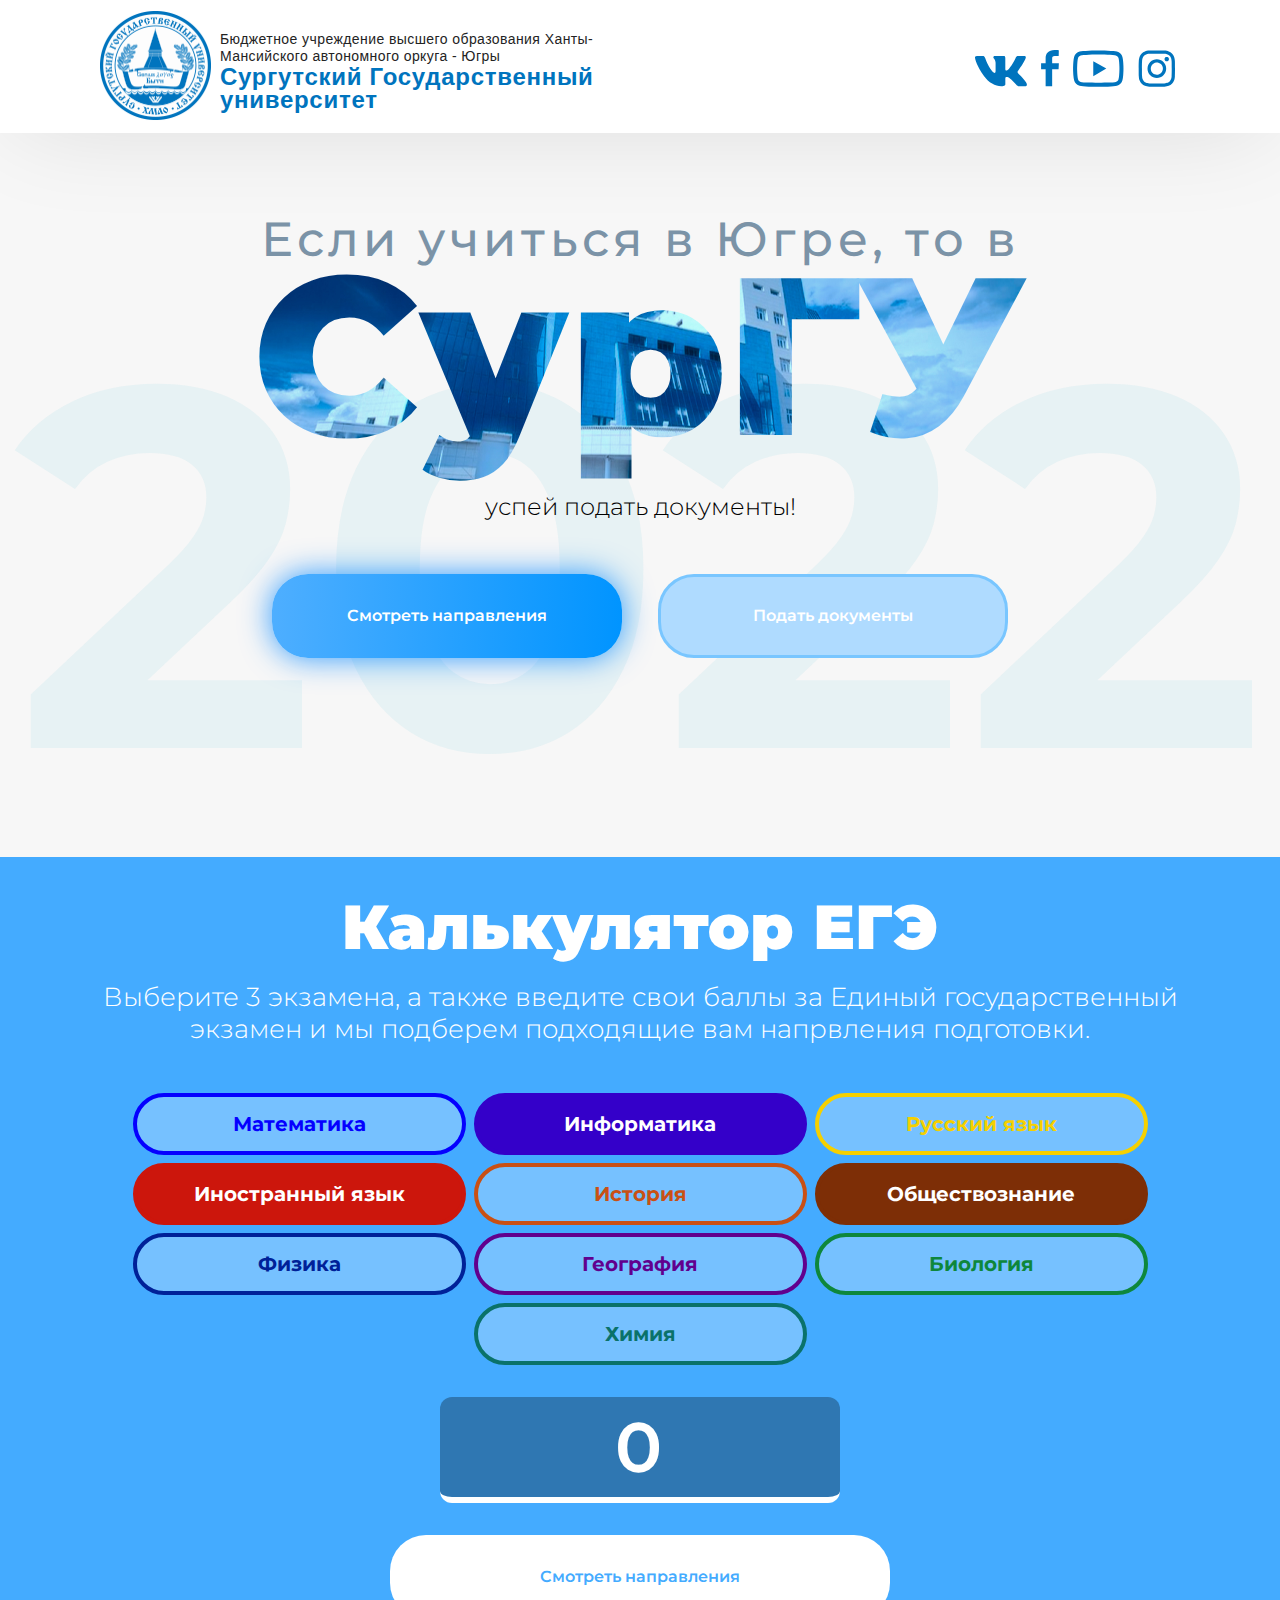
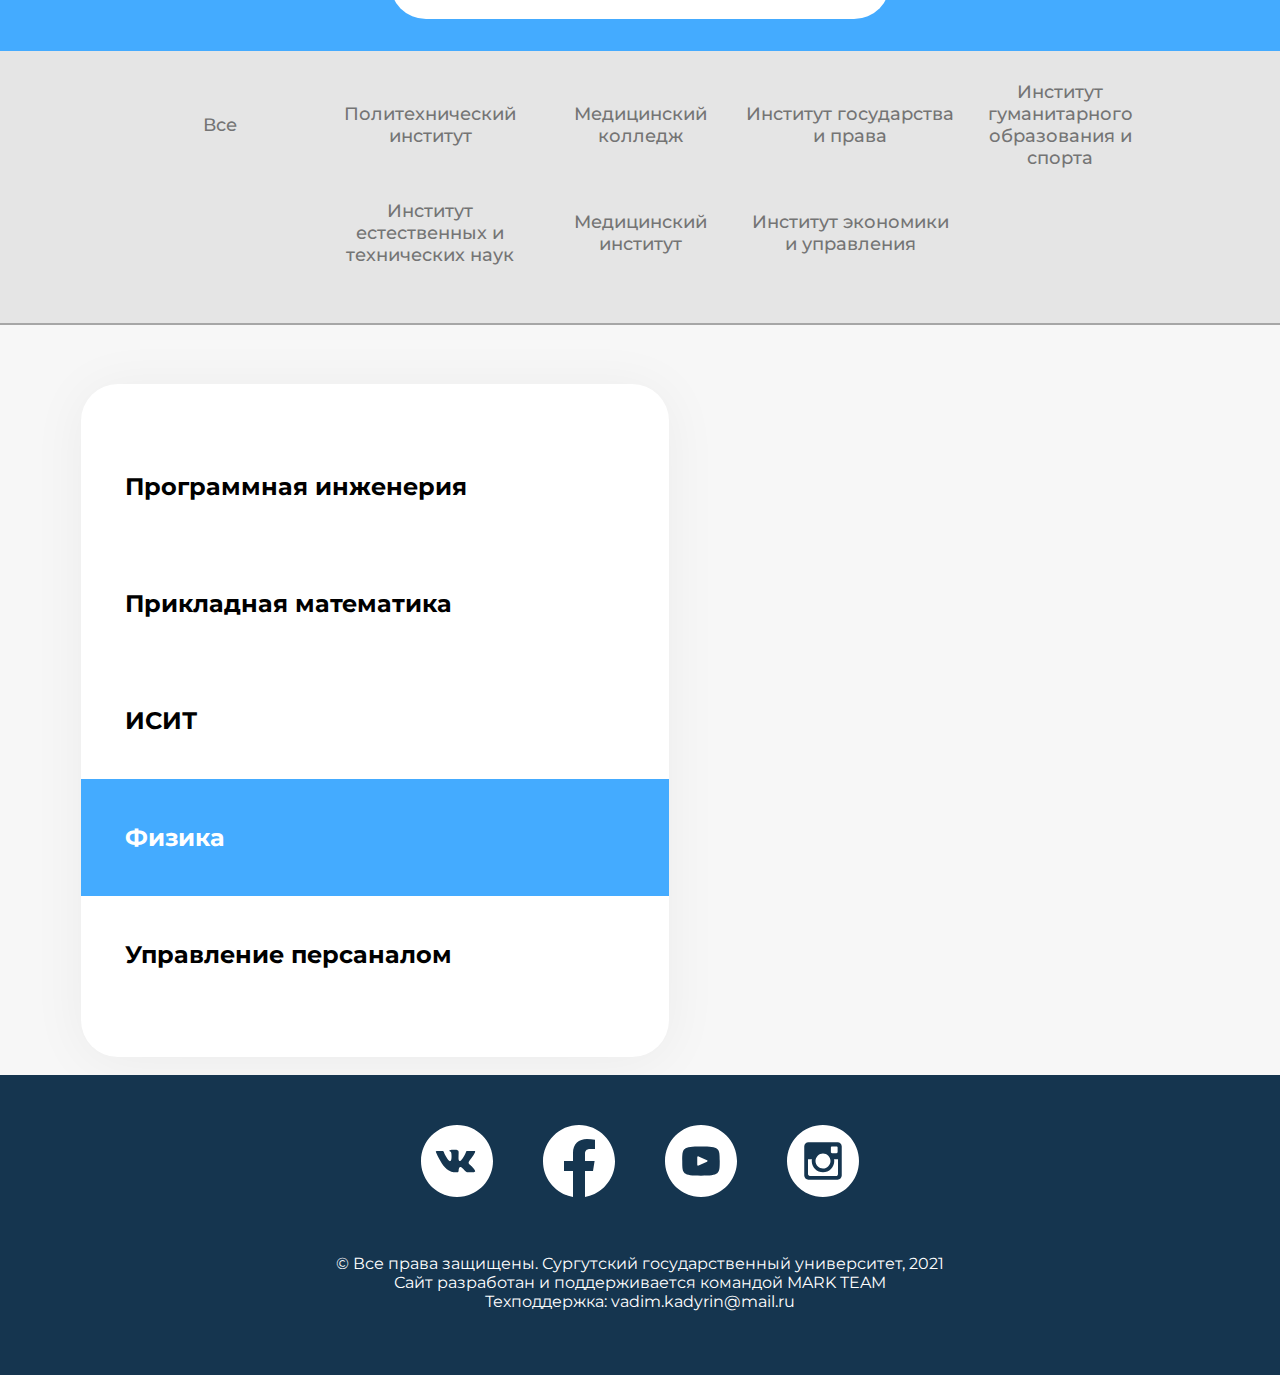
==== index.html @ 75be907d "Добавление Боковое меню для выбора напрвления" ====
<!doctype html>
    <html lang="en">
    <head>
        <!--meta http-equiv="refresh" content="1"-->
        <meta charset="UTF-8">
        <meta name="viewport"
              content="width=device-width, initial-scale=1.0, maximum-scale=1.0">
        <meta http-equiv="X-UA-Compatible" content="ie=edge">

        <!--Стили-->
        <link rel="stylesheet" href="css/main.css">
        <link rel="stylesheet" href="css/basement.css">
        <!--Шрифты-->
        <link rel="preconnect" href="https://fonts.googleapis.com">
        <link rel="preconnect" href="https://fonts.gstatic.com" crossorigin>
        <link href="https://fonts.googleapis.com/css2?family=Montserrat:wght@300;400;500;600;700;800;900&display=swap" rel="stylesheet">
        <title>Калькулятор ЕГЭ</title>
    </head>
    <body>
        <header class="s__header">
            <div class="container">
                <div id="logoSurgu"> <img src="images/logoSurgu.svg">
                    <div id="text-header-one">Бюджетное учреждение высшего образования Ханты-Мансийского автономного оркуга - Югры</div>
                    <div id="text-header-two"> Сургутский Государственный университет</div>
                </div>

                <ul class="mediaBar">
                    <a href="https://vk.com/surgu" target="_blank"><li id="vk"><img src="images/logoTopVk.svg"></li></a>
                    <a href="https://www.facebook.com/surgu.university/" target="_blank"><li id="facebook"><img src="images/logoTopFacebook.svg"></li></a>
                    <a href="https://www.youtube.com/user/SurgutUniversity" target="_blank"><li id="youtube"><img src="images/logoTopYoutube.svg"></li></a>
                    <a href="https://instagram.com/surgu/" target="_blank"><li id="instagram"><img src="images/logoTopInstagram.svg"></li></a>
                </ul>
            </div>
        </header>
        <section class="s__main">
            <div class="main">
                <div class="main__bg">
                    2022
                </div>
                <div class="main__container">
                    <div class="main__logo">
                        <div class="main__logo__text__top">
                            Если учиться в Югре, то в
                        </div>
                        <div class="main__logo__text__main">
                            СурГУ
                        </div>
                        <div class="main__logo__text__bottom">
                            успей подать документы!
                        </div>
                    </div>
                    <div class="main__buttons">
                        <button class="btn">Смотреть направления</button>
                        <a class="btn secondary" href="https://apply.surgu.ru/user/sign-in/login">Подать документы</a>
                    </div>
                </div>
            </div>
        </section>
        <section class="s__ege">
            <div class="ege__container">
                <div class="ege__text">
                    <h1>Калькулятор ЕГЭ</h1>
                    <p>Выберите 3 экзамена, а также введите свои баллы за Единый государственный экзамен 
                        и мы подберем подходящие вам напрвления подготовки.</p>
                </div>
                <div class="ege__filters">
                    <div class="ege__filter" id="fmath">Математика</div>
                    <div class="ege__filter activated" id="fit">Информатика</div>
                    <div class="ege__filter" id="frus">Русский язык</div>
                    <div class="ege__filter activated" id="finyaz">Иностранный язык</div>
                    <div class="ege__filter" id="fhistory">История</div>
                    <div class="ege__filter activated" id="fobshestvo">Обществознание</div>
                    <div class="ege__filter" id="fphys">Физика</div>
                    <div class="ege__filter" id="fgeo">География</div>
                    <div class="ege__filter" id="fbio">Биология</div>
                    <div class="ege__filter" id="fchem">Химия</div>
                </div>
                <div class="ege__input">
                    <input id="ege__input" type="number" value="0" min="0" max="300">
                    <button class="btn ege" id="ege__btn">Смотреть направления</button>
                </div>
            </div>
        </section>
        <section class="s__courses">
            <div class="courses__container">
                <div class="courses__panel">
                    <div class="institute" id="iall">Все</div>
                    <div class="institute" id="ipi">Политехнический институт</div>
                    <div class="institute" id="imedcol">Медицинский колледж</div>
                    <div class="institute" id="ipravo">Институт государства и права</div>
                    <div class="institute" id="igum">Институт гуманитарного образования и спорта</div>
                    <div class="institute" id="iest">Институт естественных и технических наук</div>
                    <div class="institute" id="imed">Медицинский институт</div>
                    <div class="institute" id="ieconom">Институт экономики и управления</div>
                </div>
                <div class="courses__main">

                </div>

                <section class="s__side__menu">
                    <div class="side__menu__container">
                        <div class="side__menu__directions">
                            <div class="directions" id="dsofteng">Программная инженерия</div>
                            <div class="directions" id="dappmath">Прикладная математика</div>
                            <div class="directions" id="dISIT">ИСИТ</div>
                            <div class="directions activated" id="dphysics">Физика</div>
                            <div class="directions" id="dpersonmanag">Управление персаналом</div>
                        </div>
                    </div>
                </section>



            </div>
        </section>



        <footer>
            <div class="basement">
                <ul class="mediaBottomBar">
                    <li><a href="https://vk.com/surgu" target="_blank">
                        <img class="mediaIco" src="images/logoBottomVk.svg" >
                    </a></li>
                    <li><a href="https://www.facebook.com/surgu.university/" target="_blank">
                        <img class="mediaIco" src="images/logoBottomFacebook.svg">
                    </a></li>
                    <li><a href="https://www.youtube.com/user/SurgutUniversity" target="_blank">
                        <img class="mediaIco" src="images/logoBottomYoutube.svg">
                    </a></li>
                    <li><a href="https://instagram.com/surgu/" target="_blank">
                        <img class="mediaIco" src="images/logoBottomInstagram.svg">
                    </a></li>
                </ul>
                <div class="text-bottom-one">
                    <p>© Все права защищены. Сургутский государственный университет, 2021</p>
                    <p>Сайт разработан и поддерживается командой MARK TEAM</p>
                    <p>Техподдержка: vadim.kadyrin@mail.ru</p>
                </div>
            </div>
        </footer>
    </body>
</html>
---- css/main.css ----
* {
    margin: 0px;
    padding: 0px;
    font-family: 'Montserrat', sans-serif;
}

body{
    /*overflow-x: hidden;*/
    min-width: 900px;
    /* width: 1920px; */
    background-color: #F7F7F7;
}

header{
    position: relative;
    /*position: sticky;*/
    top: 0px;
    width: 100%;
    height: 133px;


    /* с днем иксбокса #66FF00*/
    background: #FFFFFF;
    box-shadow: 0px 4px 102px -17px rgba(0, 0, 0, 0.13);
}

#logoSurgu{
    position: absolute;
    width: 111px;
    height: 110px;
    left: 100px;
    top: 11px;
}

#text-header-one{
    position: absolute;
    width: 405px;
    height: 34px;
    left: 120px;
    top: 20px;

    font-family: sans-serif;
    font-style: normal;
    font-weight: 300;
    font-size: 14px;
    line-height: 17px;
    letter-spacing: 0.03em;
    color: #232323;

    overflow-wrap: break-word;
    word-wrap: break-word;
    -webkit-hyphens: auto;
    -ms-hyphens: auto;
    hyphens: auto;
}

#text-header-two{
    position: absolute;
    width: 419px;
    height: 46px;
    left: 120px;
    bottom: 10px;

    font-family: sans-serif;
    font-style: normal;
    font-weight: bold;
    font-size: 24px;
    line-height: 23px;
    letter-spacing: 0.03em;
    color: #0074BE;

    overflow-wrap: break-word;
    word-wrap: break-word;
    -webkit-hyphens: auto;
    -ms-hyphens: auto;
    hyphens: auto;
}

.mediaBar{
    position: absolute;
    display:block;
    right: 100px;
    top: 50px;
    /*margin-top: 50%;*/
    /*margin-left: 80%;*/

}

.mediaBar li{
    display: inline;
    margin: 5px;
    /*padding: 5px;*/
}

.main {
    height: 640px;
}

.main__container {
    margin-top: 84px;
}

.main__bg {
    display: flex;
    justify-content: center;
    align-items: center;

    margin-top: 32px;
    position: absolute;

    /* font-size: 800px; */
    font-size: 40vw;
    font-weight: 700;
    /* line-height: 95.9%; */

    width: 100%;
    height: 70%;

    color: rgba(212, 235, 240, 0.47);

    z-index: -5;
}

.main__logo {
    /* padding-top: 128px; */
    text-align: center;
}

.main__logo__text__top {
    font-size: 48px;
    font-weight: 500;
    
    letter-spacing: 0.095em;
    line-height: 95.9%;

    color: #7B93A7;
    
}

.main__logo__text__main {
    margin-top: -48px;

    font-size: 224px;
    font-weight: 900;
    line-height: 280px;

    background-image: url("../images/logoMain.jpg");
    background-position: center;
    background-size: 800px;
    /*background-size: cover;*/
    background-clip: text;
    -webkit-background-clip: text;
    color: transparent;
}

.main__logo__text__bottom {
    margin-top: -8px;
    font-weight: 300;
    font-size: 24px;
    line-height: 39px;
}

.main__buttons {
    display: flex;
    justify-content: center;
    flex-direction: row;
    gap: 36px;
    margin-top: 48px;
    
}

.btn {
    width: 350px; 
    height: 84px;

    font-family: 'Montserrat', sans-serif;

    background: linear-gradient(92.48deg, #50AFFF -2.13%, #0094FF 100%);
    box-shadow: 0px 0px 31px rgba(0, 133, 255, 0.81);
    color: white;

    display: flex; 
    text-align: center;
    align-items: center;
    justify-content: center;

    font-weight: 600;
    font-size: 16px;
    line-height: 95.9%;

    border-radius: 36px;
    border: none;

    text-decoration: none;
    box-sizing: border-box; 
}

.btn.secondary {
    background: #AFDBFF;
    border: 3px solid #79C6FF;
    box-shadow: none;
}

.btn:hover {
    background: white;
    color: #0074BE;
    font-weight: 600;
}

/* Калькулятор ЕГЭ */
.ege__container {
    color: white;
    /* height: 600px; */
    background: #44ABFF;

    padding: 32px 100px;
}

.ege__text {
    font-size: 26px;
    font-weight: 300;
}

.ege__text > h1 {
    font-size: 62px;
    font-weight: 900;
    text-align: center;
    margin-bottom: 16px;
}

.ege__text > p {
    text-align: center;
}

.ege__filters {
    margin-top: 48px;
    width: 100%;
    display: flex;
    flex-wrap: wrap;

    justify-content: center;
    gap: 8px;
}

.ege__filter {
    display: flex;
    justify-content: center;
    align-items: center;

    width: 325px;
    height: 54px;

    color: #575757;
    background: rgba(255, 255, 255, 0.27);
    border: 4px solid #575757;
    border-radius: 33px;

    font-weight: 700;
    font-size: 20px;

    text-align: center;
}

.ege__filter:hover {
    background: rgba(255, 255, 255, 0.5);
    cursor: pointer;
    /* color: white !important; */
}

#fmath {
    color: #0500FF;
    border-color: #0500FF;
}
#fmath.activated {
    color: white;
    background-color: #0500FF;
}

#fit {
    color:#3400C9;
    border-color: #3400C9;
}
#fit.activated {
    color: white;
    background-color: #3400C9;
}

#frus {
    color:#F5D000;
    border-color: #F5D000;
}
#frus.activated {
    color: white;
    background-color: #F5D000;
}

#finyaz {
    color:#CC160C;
    border-color: #CC160C;
}
#finyaz.activated {
    color: white;
    background-color: #CC160C;
}

#fhistory {
    color:#C95014;
    border-color: #C95014;
}
#fhistory.activated {
    color: white;
    background-color: #C95014;
}

#fobshestvo {
    color:#7D2E06;
    border-color: #7D2E06;
}
#fobshestvo.activated {
    color: white;
    background-color: #7D2E06;
}

#fphys {
    color:#002198;
    border-color: #002198;
}
#fphys.activated {
    color: white;
    background-color: #002198;
}

#fgeo {
    color:#61008E;
    border-color: #61008E;
}
#fgeo.activated {
    color: white;
    background-color: #61008E;
}

#fbio {
    color:#0E873C;
    border-color: #0E873C;
}
#fbio.activated {
    color: white;
    background-color: #0E873C;
}

#fchem {
    color:#0A726A;
    border-color: #0A726A;
}
#fchem.activated {
    color: white;
    background-color: #0A726A;
}

.ege__input {
    display: flex;
    flex-direction: column;
    justify-content: center;
    align-items: center; 


    margin-top: 32px;
}

input[type=number]::-webkit-inner-spin-button {
    -webkit-appearance: none;
}
.ege__input > input {
    color: white;

    font-weight: 600;
    font-size: 70px;
    line-height: 82px;

    border: 0;
    border-bottom: 6px solid white ;
    border-radius: 12px;
    background: rgba(0, 0, 0, 0.3);

    text-align: center;
    letter-spacing: 0.055em;

    /* width: 332px; */
    width: 400px;
    height: 100px;

    margin-bottom: 32px;
}

.btn.ege {
    width: 500px;
    background: #ffffff;
    /* border: 3px solid #79C6FF; */
    box-shadow: none;
    color:  #44ABFF;
}

.btn.ege:hover {
    background: #4fcaff;
    /* border: 3px solid #79C6FF; */
    box-shadow: none;
    color:  #ffffff;
}

/* Основной контент */
.courses__container {
    height: 1024px;
    
}

.courses__panel {
    display: flex;
    flex-flow: row wrap; 
    justify-content: center;
    align-items: center;
    row-gap: 8px;

    padding: 32px 100px;
    background-color: #E5E5E5;
    border-bottom: 2px solid #A6A6A6;
}

.institute {
    display: flex; 
    align-items:center;
    justify-content: center;
    text-align: center;

    width: 210px;

    font-weight: 500;
    font-size: 18px;

    color: #747474;
    /* background-color: yellow; */

    padding-bottom: 16px;

    height: 100px;

    box-sizing: border-box;
    -moz-box-sizing: border-box;
    -webkit-box-sizing: border-box;
}

.institute:hover {
    color: #44ABFF;
    border-bottom: 4px solid #44ABFF;
}


.courses__main {
    background-color: #EFEFEF;
}


.side__menu__container{
    width: 588px;
    height: auto;

    background: #FFFFFF;
    box-shadow: 0 4px 56px rgba(0, 0, 0, 0.05);
    border-radius: 37px;
    margin-top: 59px;
    margin-left: 81px;
}

.side__menu__directions{
    display: flex;
    flex-flow: column;
    justify-content: left;

    row-gap: 0px;
    padding: 44px 0 44px 0;
}

.directions{
    display: block;
    align-items: center;
    justify-content: center;
    text-align: left;

    font-family: 'Montserrat', sans-serif;
    font-style: normal;
    font-weight: bold;
    font-size: 24px;

    padding: 44px;
    /*background: #00FF00;*/

}

.directions:hover{
    color: #44ABFF;
    border-bottom: 4px solid #44ABFF;
}

.directions.activated{
    color: #FFFFFF;
    background: #44ABFF;
}
---- css/basement.css ----
.basement {
    position: relative;
    width: 100%;
    height: 300px;
    top: 100%;

    /* с днем иксбокса #009900*/
    background: #15354F;
}

.mediaBottomBar{
    display: flex;
    justify-content: center;
}

.mediaBottomBar li{
    display: inline;
    margin: 50px 25px 50px 25px;
}

.mediaBottomBar a:hover{
    background: rgb(8, 3, 53);
    border-radius: 100%;
}

.mediaIco {
    width: 72px;
}

.text-bottom-one{
    /* padding: 0 256px; */

    position: absolute;
    bottom: 64px; 

    left: 0;
    right: 0;
    margin-left: auto;
    margin-right: auto;
    /* width: 600px; */

    color:white;
    text-align: center;

    font-family: sans-serif;
    font-style: normal;
    font-weight: 400;
    font-size: 16px;

}
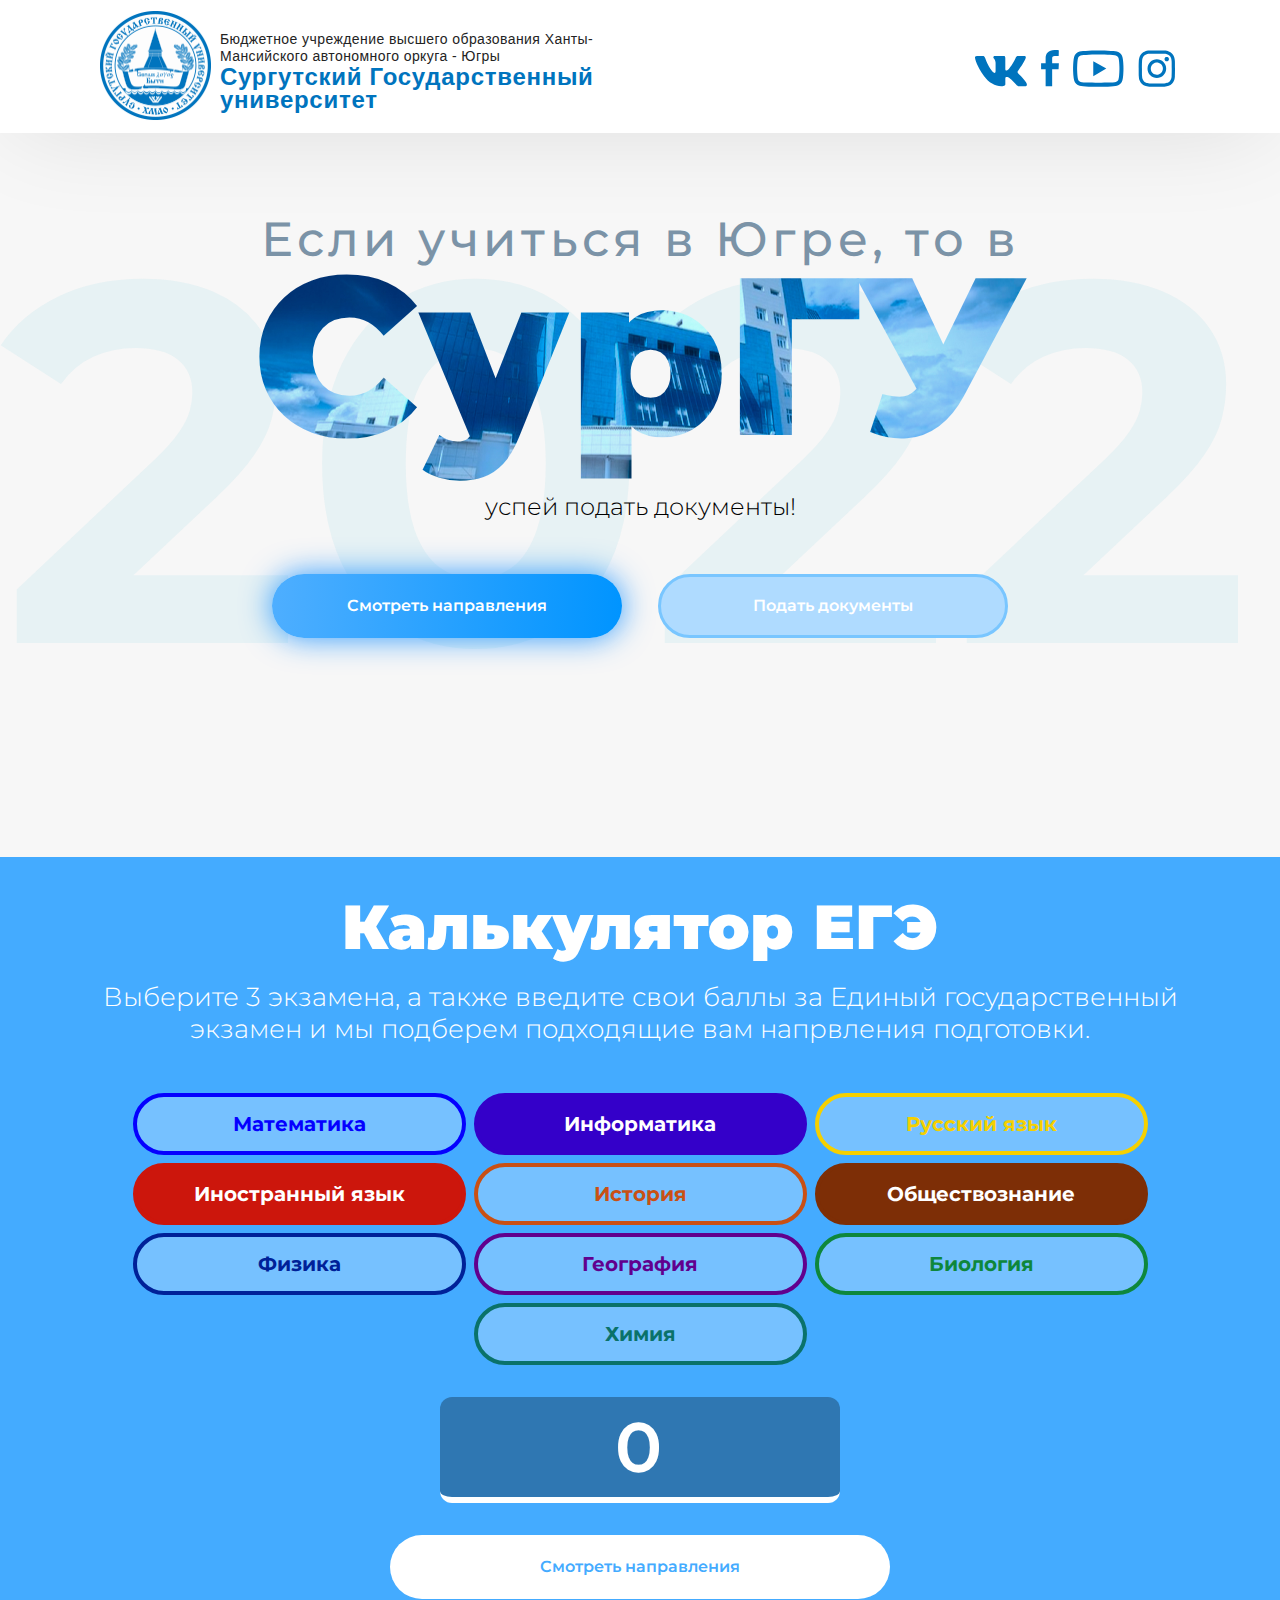
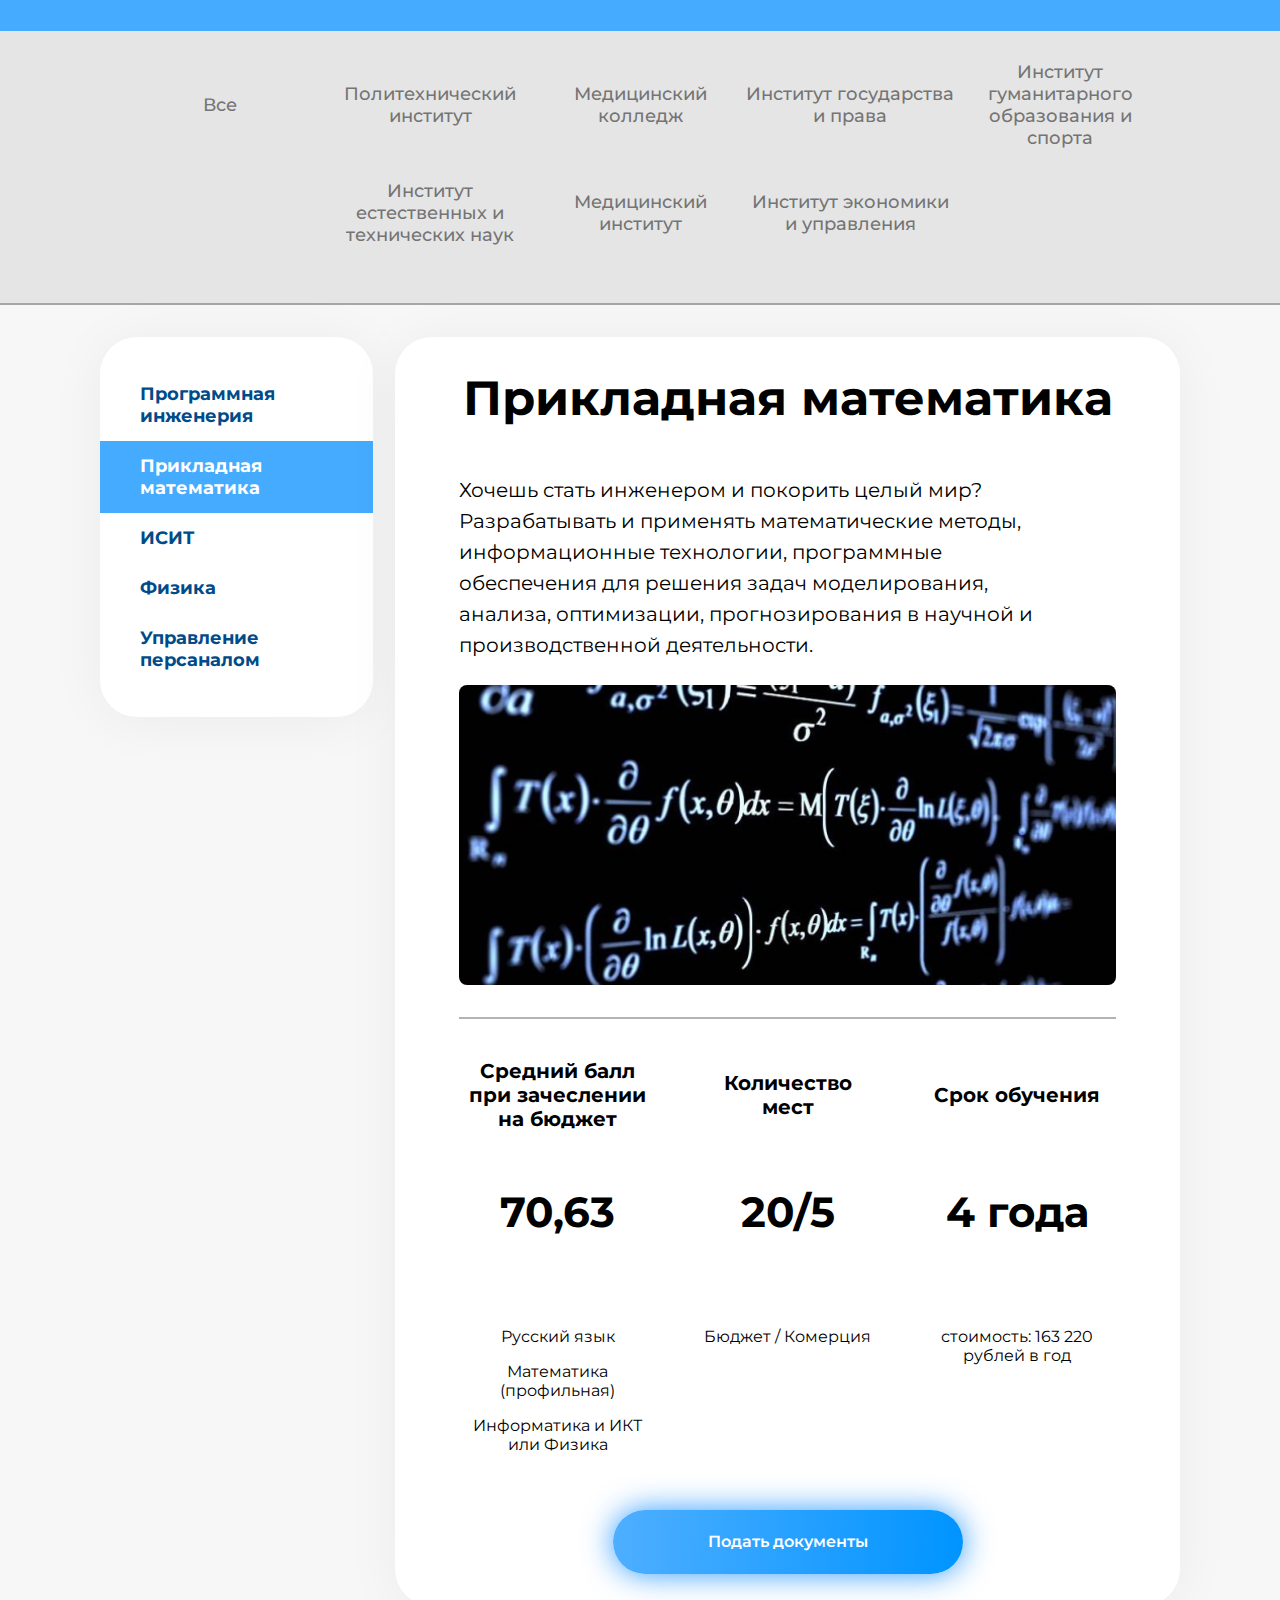
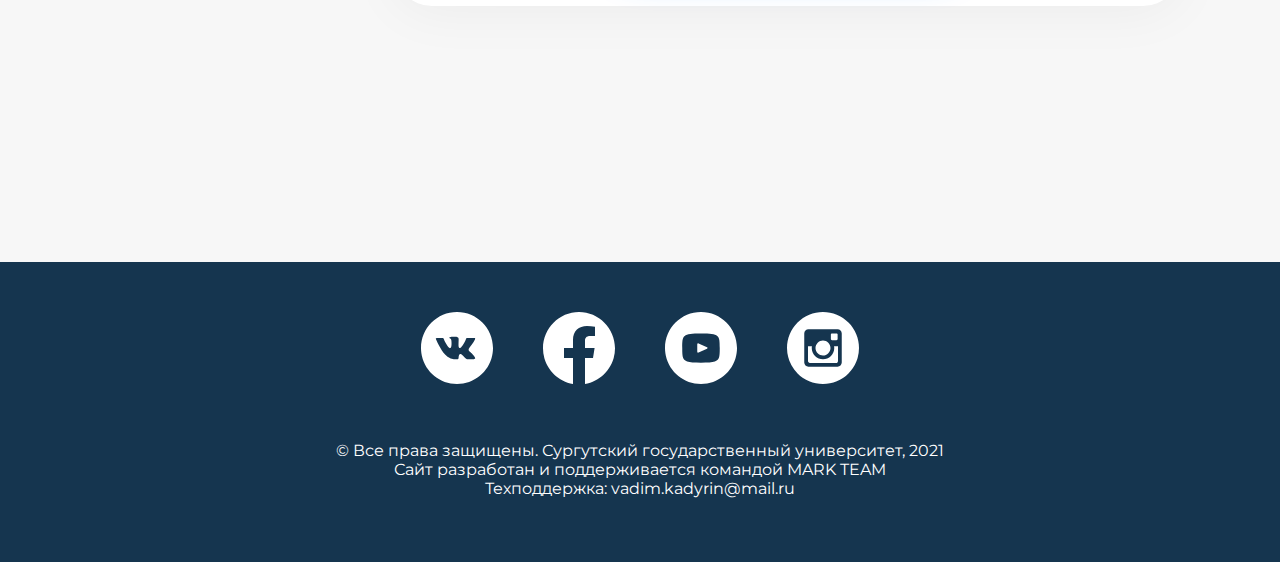
==== commit 3e0299b0: "1. Пофикшено масштабирование 2. Адаптивность для устройств с шириной экрана меньше чем 1024 пикселя." ====
--- a/index.html
+++ b/index.html
@@ -18,127 +18,163 @@
         <title>Калькулятор ЕГЭ</title>
     </head>
     <body>
-        <header class="s__header">
-            <div class="container">
-                <div id="logoSurgu"> <img src="images/logoSurgu.svg">
-                    <div id="text-header-one">Бюджетное учреждение высшего образования Ханты-Мансийского автономного оркуга - Югры</div>
-                    <div id="text-header-two"> Сургутский Государственный университет</div>
+        <div class="wrapper">
+            <header class="s__header">
+                <div class="container">
+                    <div id="logoSurgu"> <img src="images/logoSurgu.svg">
+                        <div id="text-header-one">Бюджетное учреждение высшего образования Ханты-Мансийского автономного оркуга - Югры</div>
+                        <div id="text-header-two"> Сургутский Государственный университет</div>
+                    </div>
+
+                    <ul class="mediaBar">
+                        <a href="https://vk.com/surgu" target="_blank"><li id="vk"><img src="images/logoTopVk.svg"></li></a>
+                        <a href="https://www.facebook.com/surgu.university/" target="_blank"><li id="facebook"><img src="images/logoTopFacebook.svg"></li></a>
+                        <a href="https://www.youtube.com/user/SurgutUniversity" target="_blank"><li id="youtube"><img src="images/logoTopYoutube.svg"></li></a>
+                        <a href="https://instagram.com/surgu/" target="_blank"><li id="instagram"><img src="images/logoTopInstagram.svg"></li></a>
+                    </ul>
                 </div>
-
-                <ul class="mediaBar">
-                    <a href="https://vk.com/surgu" target="_blank"><li id="vk"><img src="images/logoTopVk.svg"></li></a>
-                    <a href="https://www.facebook.com/surgu.university/" target="_blank"><li id="facebook"><img src="images/logoTopFacebook.svg"></li></a>
-                    <a href="https://www.youtube.com/user/SurgutUniversity" target="_blank"><li id="youtube"><img src="images/logoTopYoutube.svg"></li></a>
-                    <a href="https://instagram.com/surgu/" target="_blank"><li id="instagram"><img src="images/logoTopInstagram.svg"></li></a>
-                </ul>
-            </div>
-        </header>
-        <section class="s__main">
-            <div class="main">
-                <div class="main__bg">
-                    2022
-                </div>
-                <div class="main__container">
-                    <div class="main__logo">
-                        <div class="main__logo__text__top">
-                            Если учиться в Югре, то в
+            </header>
+            <section class="s__main">
+                <div class="main">
+                    <div class="main__bg">
+                        2022
+                    </div>
+                    <div class="main__container">
+                        <div class="main__logo">
+                            <div class="main__logo__text__top">
+                                Если учиться в Югре, то в
+                            </div>
+                            <div class="main__logo__text__main">
+                                СурГУ
+                            </div>
+                            <div class="main__logo__text__bottom">
+                                успей подать документы!
+                            </div>
                         </div>
-                        <div class="main__logo__text__main">
-                            СурГУ
-                        </div>
-                        <div class="main__logo__text__bottom">
-                            успей подать документы!
+                        <div class="main__buttons">
+                            <button class="btn">Смотреть направления</button>
+                            <a class="btn secondary" href="https://apply.surgu.ru/user/sign-in/login">Подать документы</a>
                         </div>
                     </div>
-                    <div class="main__buttons">
-                        <button class="btn">Смотреть направления</button>
-                        <a class="btn secondary" href="https://apply.surgu.ru/user/sign-in/login">Подать документы</a>
+                </div>
+            </section>
+            <section class="s__ege">
+                <div class="ege__container">
+                    <div class="ege__text">
+                        <h1>Калькулятор ЕГЭ</h1>
+                        <p>Выберите 3 экзамена, а также введите свои баллы за Единый государственный экзамен 
+                            и мы подберем подходящие вам напрвления подготовки.</p>
+                    </div>
+                    <div class="ege__filters">
+                        <div class="ege__filter" id="fmath">Математика</div>
+                        <div class="ege__filter activated" id="fit">Информатика</div>
+                        <div class="ege__filter" id="frus">Русский язык</div>
+                        <div class="ege__filter activated" id="finyaz">Иностранный язык</div>
+                        <div class="ege__filter" id="fhistory">История</div>
+                        <div class="ege__filter activated" id="fobshestvo">Обществознание</div>
+                        <div class="ege__filter" id="fphys">Физика</div>
+                        <div class="ege__filter" id="fgeo">География</div>
+                        <div class="ege__filter" id="fbio">Биология</div>
+                        <div class="ege__filter" id="fchem">Химия</div>
+                    </div>
+                    <div class="ege__input">
+                        <input id="ege__input" type="number" value="0" min="0" max="300">
+                        <button class="btn ege" id="ege__btn">Смотреть направления</button>
                     </div>
                 </div>
-            </div>
-        </section>
-        <section class="s__ege">
-            <div class="ege__container">
-                <div class="ege__text">
-                    <h1>Калькулятор ЕГЭ</h1>
-                    <p>Выберите 3 экзамена, а также введите свои баллы за Единый государственный экзамен 
-                        и мы подберем подходящие вам напрвления подготовки.</p>
-                </div>
-                <div class="ege__filters">
-                    <div class="ege__filter" id="fmath">Математика</div>
-                    <div class="ege__filter activated" id="fit">Информатика</div>
-                    <div class="ege__filter" id="frus">Русский язык</div>
-                    <div class="ege__filter activated" id="finyaz">Иностранный язык</div>
-                    <div class="ege__filter" id="fhistory">История</div>
-                    <div class="ege__filter activated" id="fobshestvo">Обществознание</div>
-                    <div class="ege__filter" id="fphys">Физика</div>
-                    <div class="ege__filter" id="fgeo">География</div>
-                    <div class="ege__filter" id="fbio">Биология</div>
-                    <div class="ege__filter" id="fchem">Химия</div>
-                </div>
-                <div class="ege__input">
-                    <input id="ege__input" type="number" value="0" min="0" max="300">
-                    <button class="btn ege" id="ege__btn">Смотреть направления</button>
-                </div>
-            </div>
-        </section>
-        <section class="s__courses">
-            <div class="courses__container">
-                <div class="courses__panel">
-                    <div class="institute" id="iall">Все</div>
-                    <div class="institute" id="ipi">Политехнический институт</div>
-                    <div class="institute" id="imedcol">Медицинский колледж</div>
-                    <div class="institute" id="ipravo">Институт государства и права</div>
-                    <div class="institute" id="igum">Институт гуманитарного образования и спорта</div>
-                    <div class="institute" id="iest">Институт естественных и технических наук</div>
-                    <div class="institute" id="imed">Медицинский институт</div>
-                    <div class="institute" id="ieconom">Институт экономики и управления</div>
-                </div>
-                <div class="courses__main">
+            </section>
+            <section class="s__courses">
+                <div class="courses__container">
+                    <div class="courses__panel">
+                        <div class="institute" id="iall">Все</div>
+                        <div class="institute" id="ipi">Политехнический институт</div>
+                        <div class="institute" id="imedcol">Медицинский колледж</div>
+                        <div class="institute" id="ipravo">Институт государства и права</div>
+                        <div class="institute" id="igum">Институт гуманитарного образования и спорта</div>
+                        <div class="institute" id="iest">Институт естественных и технических наук</div>
+                        <div class="institute" id="imed">Медицинский институт</div>
+                        <div class="institute" id="ieconom">Институт экономики и управления</div>
+                    </div>
+                    <div class="courses__main">
+                        <div class="side__menu__container">
+                            <div class="side__menu__directions">
+                                <div class="direction" id="dsofteng">Программная инженерия</div>
+                                <div class="direction activated" id="dappmath">Прикладная математика</div>
+                                <div class="direction" id="dISIT">ИСИТ</div>
+                                <div class="direction" id="dphysics">Физика</div>
+                                <div class="direction" id="dpersonmanag">Управление персаналом</div>
+                            </div>
+                        </div>
+
+                        <div class="visit__card__container">
+                            <div class="visit__card__direction" >
+                                <div class="card">
+                                    <h1>Прикладная математика</h1>
+                                    <div class="description__direction">
+                                        <p>
+                                            Хочешь стать инженером и покорить целый мир?
+                                            Разрабатывать и применять математические методы,
+                                            информационные технологии, программные обеспечения
+                                            для решения задач моделирования, анализа, оптимизации,
+                                            прогнозирования в научной и производственной деятельности.
+                                        </p>
+                                        <img class="direction__photo" src="images/cardMath.jpg" alt="фоточка">
+                                    </div>
+                                    <div class="info__direction">
+                                        <div class="text__info__direction">
+                                            <h1>Средний балл при зачеслении на бюджет</h1>
+                                            <h2>70,63</h2>
+                                            <p>Русский язык</p>
+                                            <p>Математика (профильная)</p>
+                                            <p>Информатика и ИКТ или Физика</p>
+                                        </div>
+                                        <div class="text__info__direction">
+                                            <h1>Количество мест</h1>
+                                            <h2>20/5</h2>
+                                            <p>Бюджет / Комерция</p>
+                                        </div>
+                                        <div class="text__info__direction">
+                                            <h1>Срок обучения</h1>
+                                            <h2>4 года</h2>
+                                            <p>
+                                                стоимость: 163 220 рублей в год
+                                            </p>
+                                        </div>
+                                    </div>
+                                    <div class="main__buttons">
+                                        <a class="btn" href="https://apply.surgu.ru/user/sign-in/login">Подать документы</a>
+                                    </div>
+                                </div>
+                            </div>
+                        </div>
+                    </div>
+
 
                 </div>
-
-                <section class="s__side__menu">
-                    <div class="side__menu__container">
-                        <div class="side__menu__directions">
-                            <div class="directions" id="dsofteng">Программная инженерия</div>
-                            <div class="directions" id="dappmath">Прикладная математика</div>
-                            <div class="directions" id="dISIT">ИСИТ</div>
-                            <div class="directions activated" id="dphysics">Физика</div>
-                            <div class="directions" id="dpersonmanag">Управление персаналом</div>
-                        </div>
+            </section>
+            <footer>
+                <div class="basement">
+                    <ul class="mediaBottomBar">
+                        <li><a href="https://vk.com/surgu" target="_blank">
+                            <img class="mediaIco" src="images/logoBottomVk.svg" >
+                        </a></li>
+                        <li><a href="https://www.facebook.com/surgu.university/" target="_blank">
+                            <img class="mediaIco" src="images/logoBottomFacebook.svg">
+                        </a></li>
+                        <li><a href="https://www.youtube.com/user/SurgutUniversity" target="_blank">
+                            <img class="mediaIco" src="images/logoBottomYoutube.svg">
+                        </a></li>
+                        <li><a href="https://instagram.com/surgu/" target="_blank">
+                            <img class="mediaIco" src="images/logoBottomInstagram.svg">
+                        </a></li>
+                    </ul>
+                    <div class="text-bottom-one">
+                        <p>© Все права защищены. Сургутский государственный университет, 2021</p>
+                        <p>Сайт разработан и поддерживается командой MARK TEAM</p>
+                        <p>Техподдержка: vadim.kadyrin@mail.ru</p>
                     </div>
-                </section>
-
-
-
-            </div>
-        </section>
-
-
-
-        <footer>
-            <div class="basement">
-                <ul class="mediaBottomBar">
-                    <li><a href="https://vk.com/surgu" target="_blank">
-                        <img class="mediaIco" src="images/logoBottomVk.svg" >
-                    </a></li>
-                    <li><a href="https://www.facebook.com/surgu.university/" target="_blank">
-                        <img class="mediaIco" src="images/logoBottomFacebook.svg">
-                    </a></li>
-                    <li><a href="https://www.youtube.com/user/SurgutUniversity" target="_blank">
-                        <img class="mediaIco" src="images/logoBottomYoutube.svg">
-                    </a></li>
-                    <li><a href="https://instagram.com/surgu/" target="_blank">
-                        <img class="mediaIco" src="images/logoBottomInstagram.svg">
-                    </a></li>
-                </ul>
-                <div class="text-bottom-one">
-                    <p>© Все права защищены. Сургутский государственный университет, 2021</p>
-                    <p>Сайт разработан и поддерживается командой MARK TEAM</p>
-                    <p>Техподдержка: vadim.kadyrin@mail.ru</p>
                 </div>
-            </div>
-        </footer>
+            </footer>
+        </div>
     </body>
 </html>
--- a/css/main.css
+++ b/css/main.css
@@ -4,17 +4,22 @@
     font-family: 'Montserrat', sans-serif;
 }
 
+.wrapper {
+    position: relative;
+    display: block;
+    min-width: 960px;
+    max-width: 1920px;
+    margin: 0 auto;
+    box-shadow: 0px 4px 102px -17px rgba(0, 0, 0, 0.25);
+}
+
 body{
-    /*overflow-x: hidden;*/
-    min-width: 900px;
-    /* width: 1920px; */
     background-color: #F7F7F7;
 }
 
 header{
     position: relative;
-    /*position: sticky;*/
-    top: 0px;
+    top: 0;
     width: 100%;
     height: 133px;
 
@@ -105,16 +110,17 @@
     justify-content: center;
     align-items: center;
 
-    margin-top: 32px;
+    /* margin-top: 16px; */
     position: absolute;
 
     /* font-size: 800px; */
     font-size: 40vw;
     font-weight: 700;
-    /* line-height: 95.9%; */
-
-    width: 100%;
-    height: 70%;
+    line-height: 95.9%;
+
+    max-width: 1920px;
+    /* width: 100%; */
+    /* height: 70%; */
 
     color: rgba(212, 235, 240, 0.47);
 
@@ -171,7 +177,7 @@
 
 .btn {
     width: 350px; 
-    height: 84px;
+    height: 64px;
 
     font-family: 'Montserrat', sans-serif;
 
@@ -409,8 +415,8 @@
 
 /* Основной контент */
 .courses__container {
-    height: 1024px;
-    
+    height: auto;
+    margin-bottom: 256px;
 }
 
 .courses__panel {
@@ -437,7 +443,7 @@
     font-size: 18px;
 
     color: #747474;
-    /* background-color: yellow; */
+     /*background-color: yellow;*/
 
     padding-bottom: 16px;
 
@@ -455,31 +461,38 @@
 
 
 .courses__main {
-    background-color: #EFEFEF;
+    display: flex;
+    justify-content: center;
+
+    margin: 32px 100px;
+    /*background-color: #676767;*/
 }
 
 
 .side__menu__container{
-    width: 588px;
-    height: auto;
+    height: min-content;
+    width: 120%;
+    min-width: 250px;
+
+    align-items: center;
+    justify-content: center;
 
     background: #FFFFFF;
     box-shadow: 0 4px 56px rgba(0, 0, 0, 0.05);
     border-radius: 37px;
-    margin-top: 59px;
-    margin-left: 81px;
 }
 
 .side__menu__directions{
+    /* width: 550px; */
+    
     display: flex;
     flex-flow: column;
-    justify-content: left;
-
-    row-gap: 0px;
-    padding: 44px 0 44px 0;
-}
-
-.directions{
+
+    padding-top: 32px;
+    padding-bottom: 32px;
+}
+
+.direction{
     display: block;
     align-items: center;
     justify-content: center;
@@ -488,19 +501,128 @@
     font-family: 'Montserrat', sans-serif;
     font-style: normal;
     font-weight: bold;
-    font-size: 24px;
-
-    padding: 44px;
+    font-size: 18px;
+    color: #004B89;
+
+
+    padding: 14px 40px;
     /*background: #00FF00;*/
 
 }
 
-.directions:hover{
+.direction:hover{
     color: #44ABFF;
-    border-bottom: 4px solid #44ABFF;
-}
-
-.directions.activated{
+    cursor: pointer;
+}
+
+.direction.activated{
     color: #FFFFFF;
     background: #44ABFF;
+}
+
+.visit__card__container{
+    /* width: auto; */
+    /* height: min-content; */
+
+    align-items: center;
+    justify-content: center;
+
+    background: #FFF;
+    box-shadow: 0 4px 56px rgba(0, 0, 0, 0.05);
+    border-radius: 37px;
+
+    padding: 32px 64px;
+    margin-left: 2%;
+
+}
+
+.card > h1{
+    font-size: 48px;
+    margin-bottom: 48px;
+    text-align: center;
+}
+
+
+
+.description__direction{
+    display: flex;
+    flex-direction: row;
+    /* background-color: #0A726A; */
+    padding-bottom: 32px;
+    border-bottom: 2px solid #b3b3b3;
+}
+
+
+.description__direction > p{
+    font-size: 20px;
+    font-weight: 400;
+    padding-right: 64px;
+    line-height: 31px;
+    /* font-kerning: 32px; */
+}
+
+
+.direction__photo {
+    width: 40%; 
+    /* height: 100%; */
+    height: auto;
+    border-radius: 8px; 
+
+    object-fit: cover;
+}
+
+
+.info__direction{
+    display: flex;
+    justify-content: space-between;
+
+    margin-top: 16px;
+}
+
+.text__info__direction{
+    width: 30%;
+    align-items: center;
+    justify-content: center;
+    text-align: center;
+}
+
+.text__info__direction > h1{
+    font-size: 20px;
+    padding: 10px;
+    height: 100px;
+    display: flex;
+    align-items: center;
+    justify-content: center;
+    
+}
+.text__info__direction > h2{
+    font-size: 54px;
+    margin: 32px 0px;
+    height: 100px;
+    line-height: 50px;
+}
+.text__info__direction > p{
+    padding: 8px 0px;
+ }
+
+ @media screen and (max-width: 1324px) {
+    .description__direction {
+        flex-direction: column;
+    }
+
+    .direction__photo {
+        margin-top: 24px;
+        width: 100%;
+        height: 300px;
+    }
+
+    .text__info__direction > h2 {
+        font-size: 42px;
+    }
+}
+
+@media screen and (max-width: 1024px) {
+    .courses__main {
+        margin: 32px 16px;
+    }
 }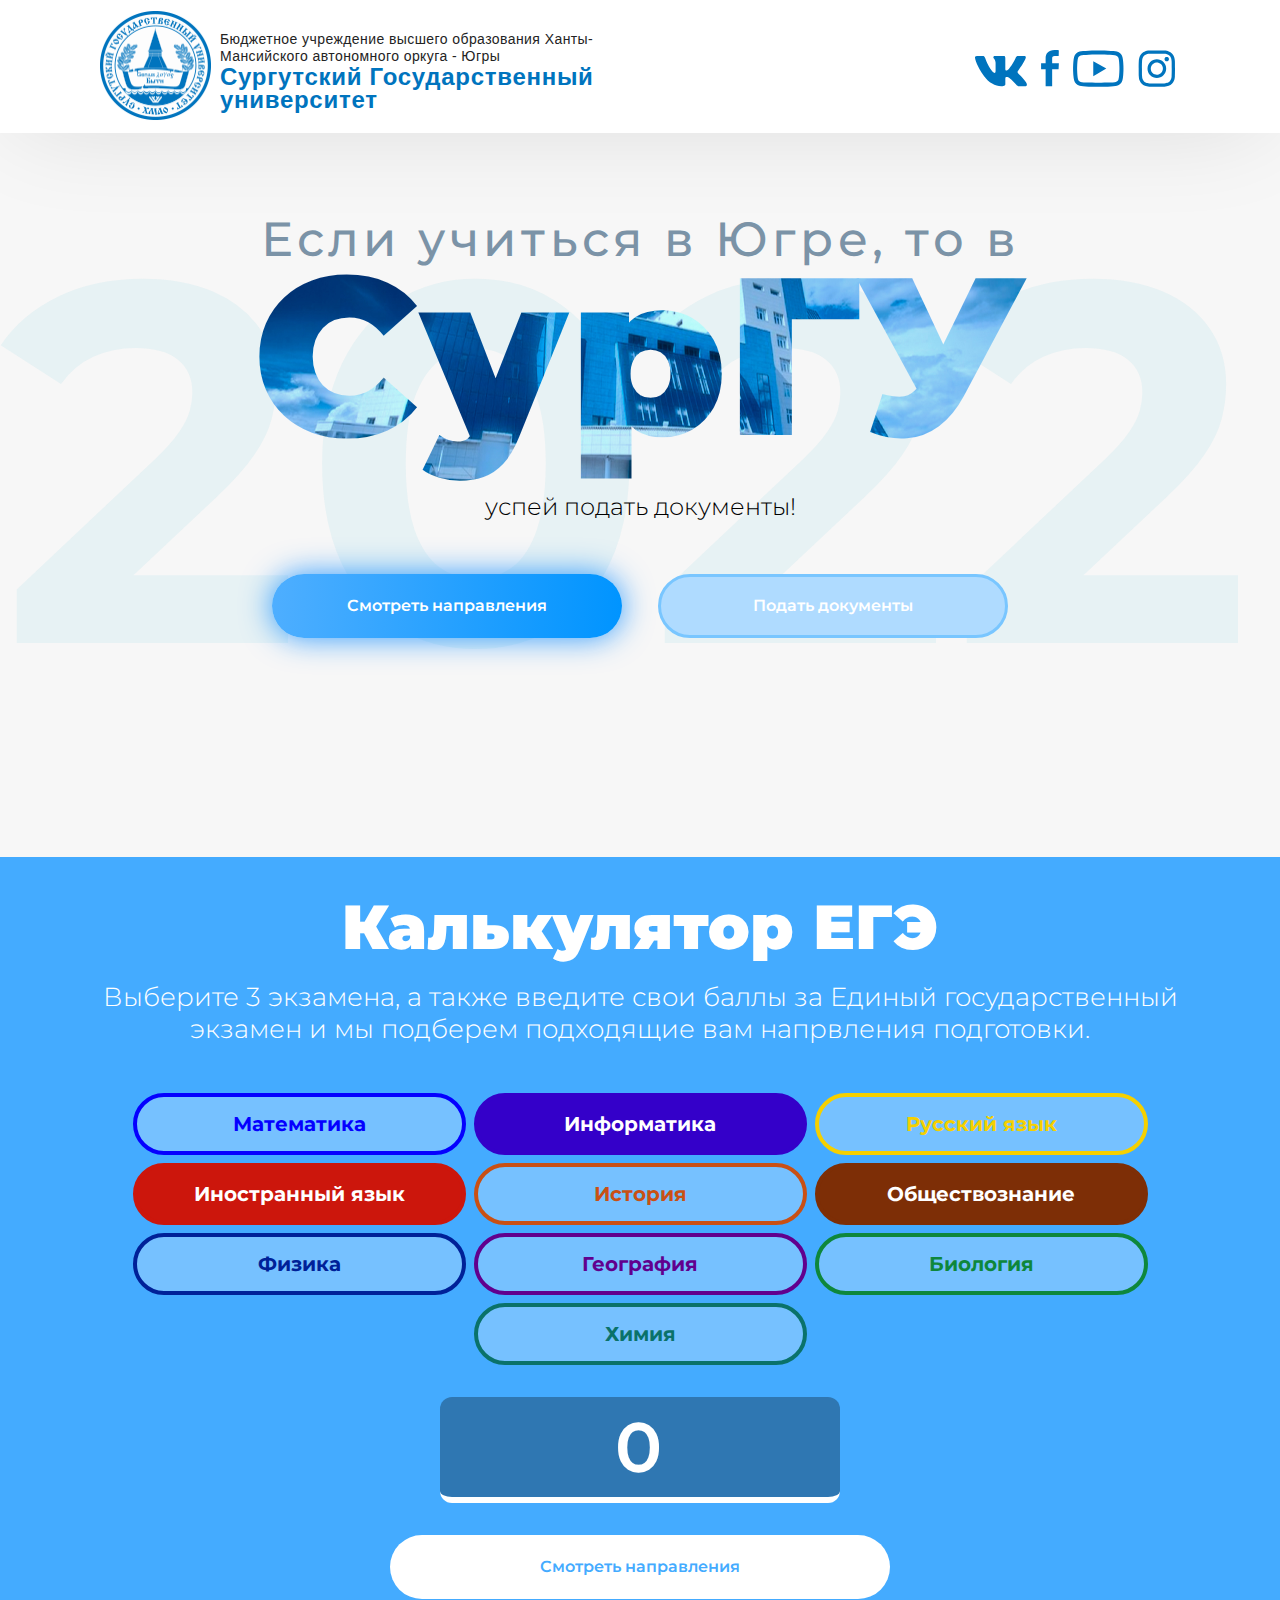
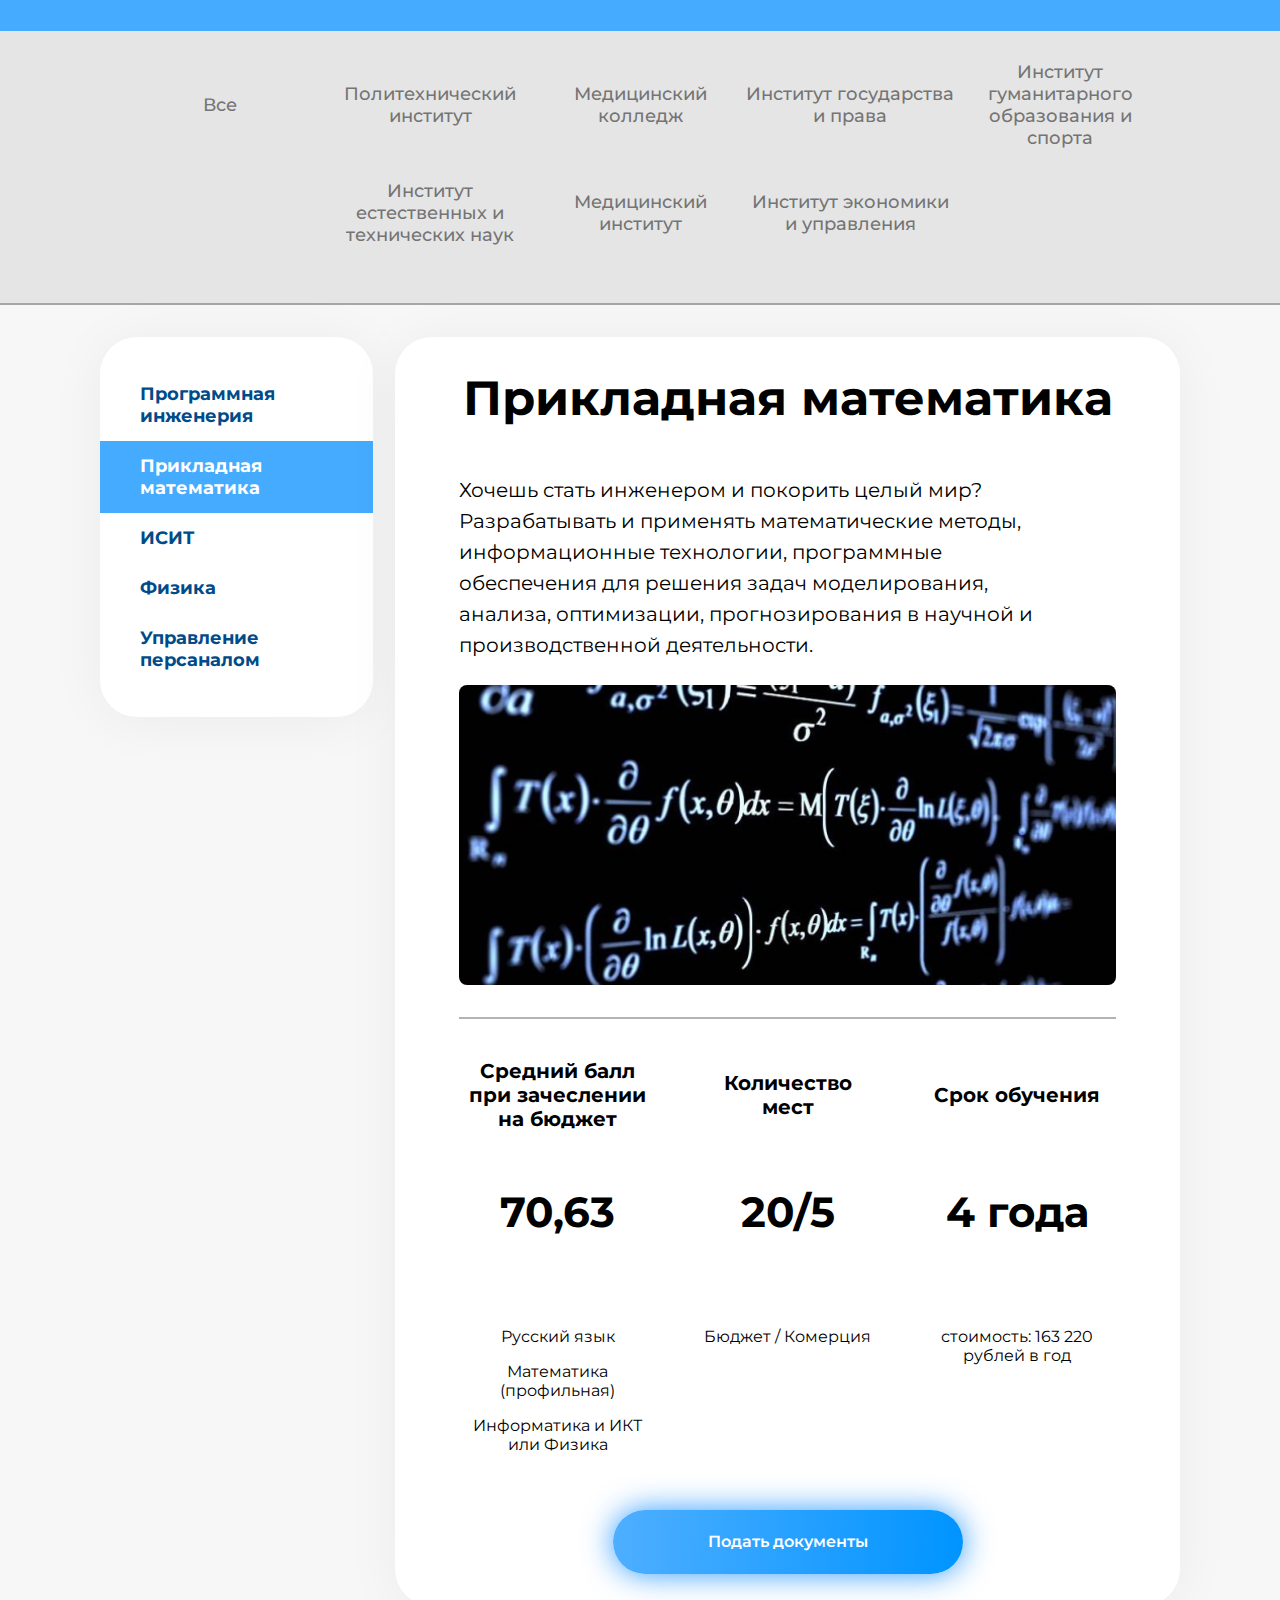
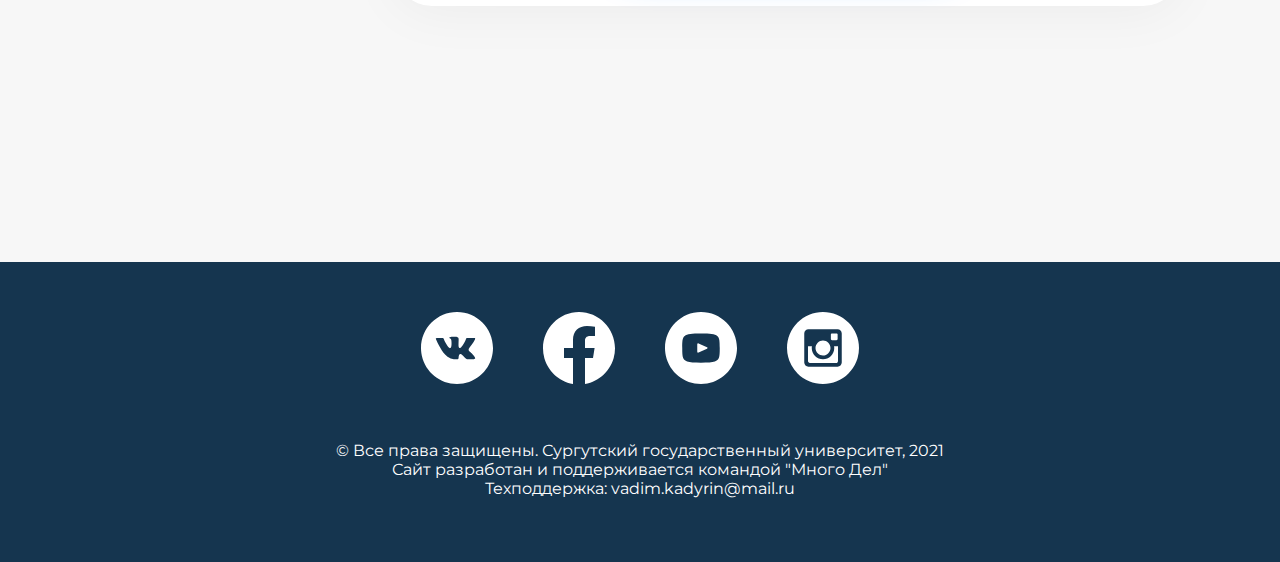
==== commit d647643c: "Обновлена информация о комананды в футере. MARK TEAM -> Много Дел" ====
--- a/index.html
+++ b/index.html
@@ -170,7 +170,7 @@
                     </ul>
                     <div class="text-bottom-one">
                         <p>© Все права защищены. Сургутский государственный университет, 2021</p>
-                        <p>Сайт разработан и поддерживается командой MARK TEAM</p>
+                        <p>Сайт разработан и поддерживается командой "Много Дел"</p>
                         <p>Техподдержка: vadim.kadyrin@mail.ru</p>
                     </div>
                 </div>
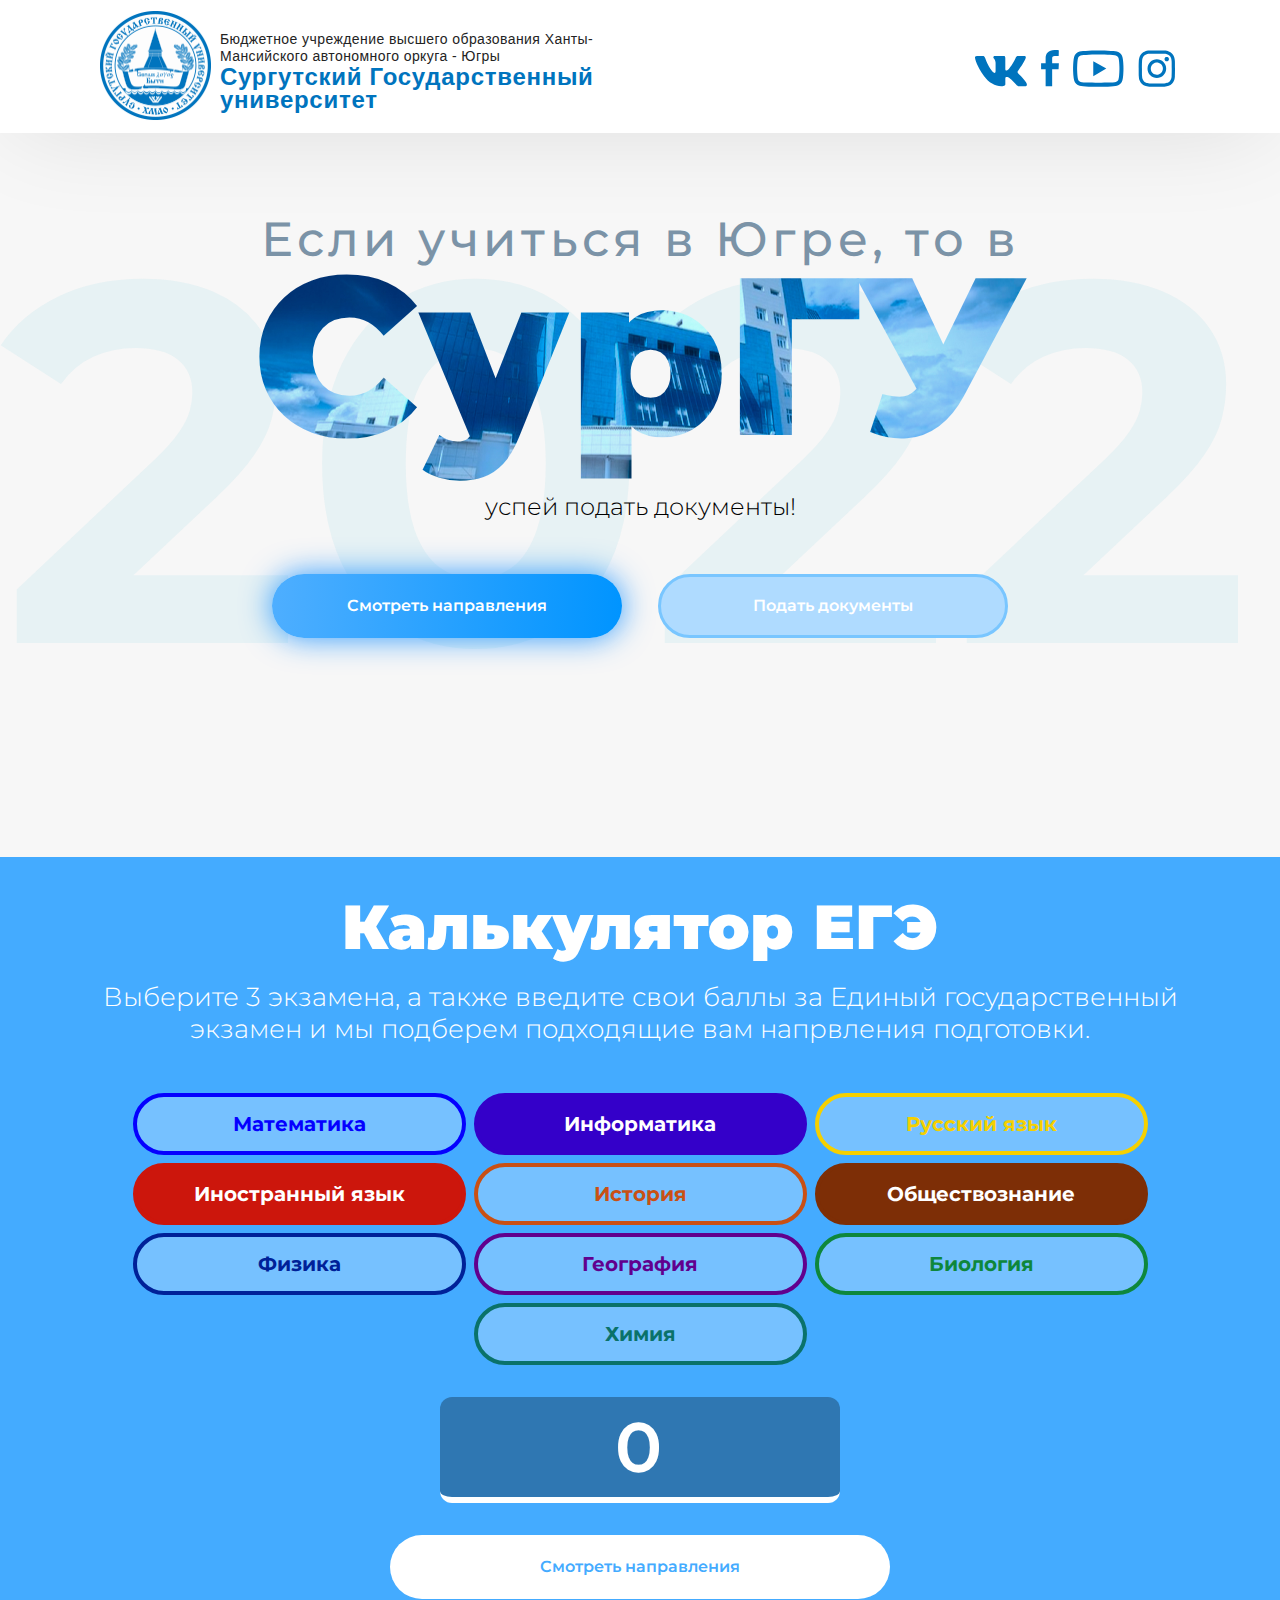
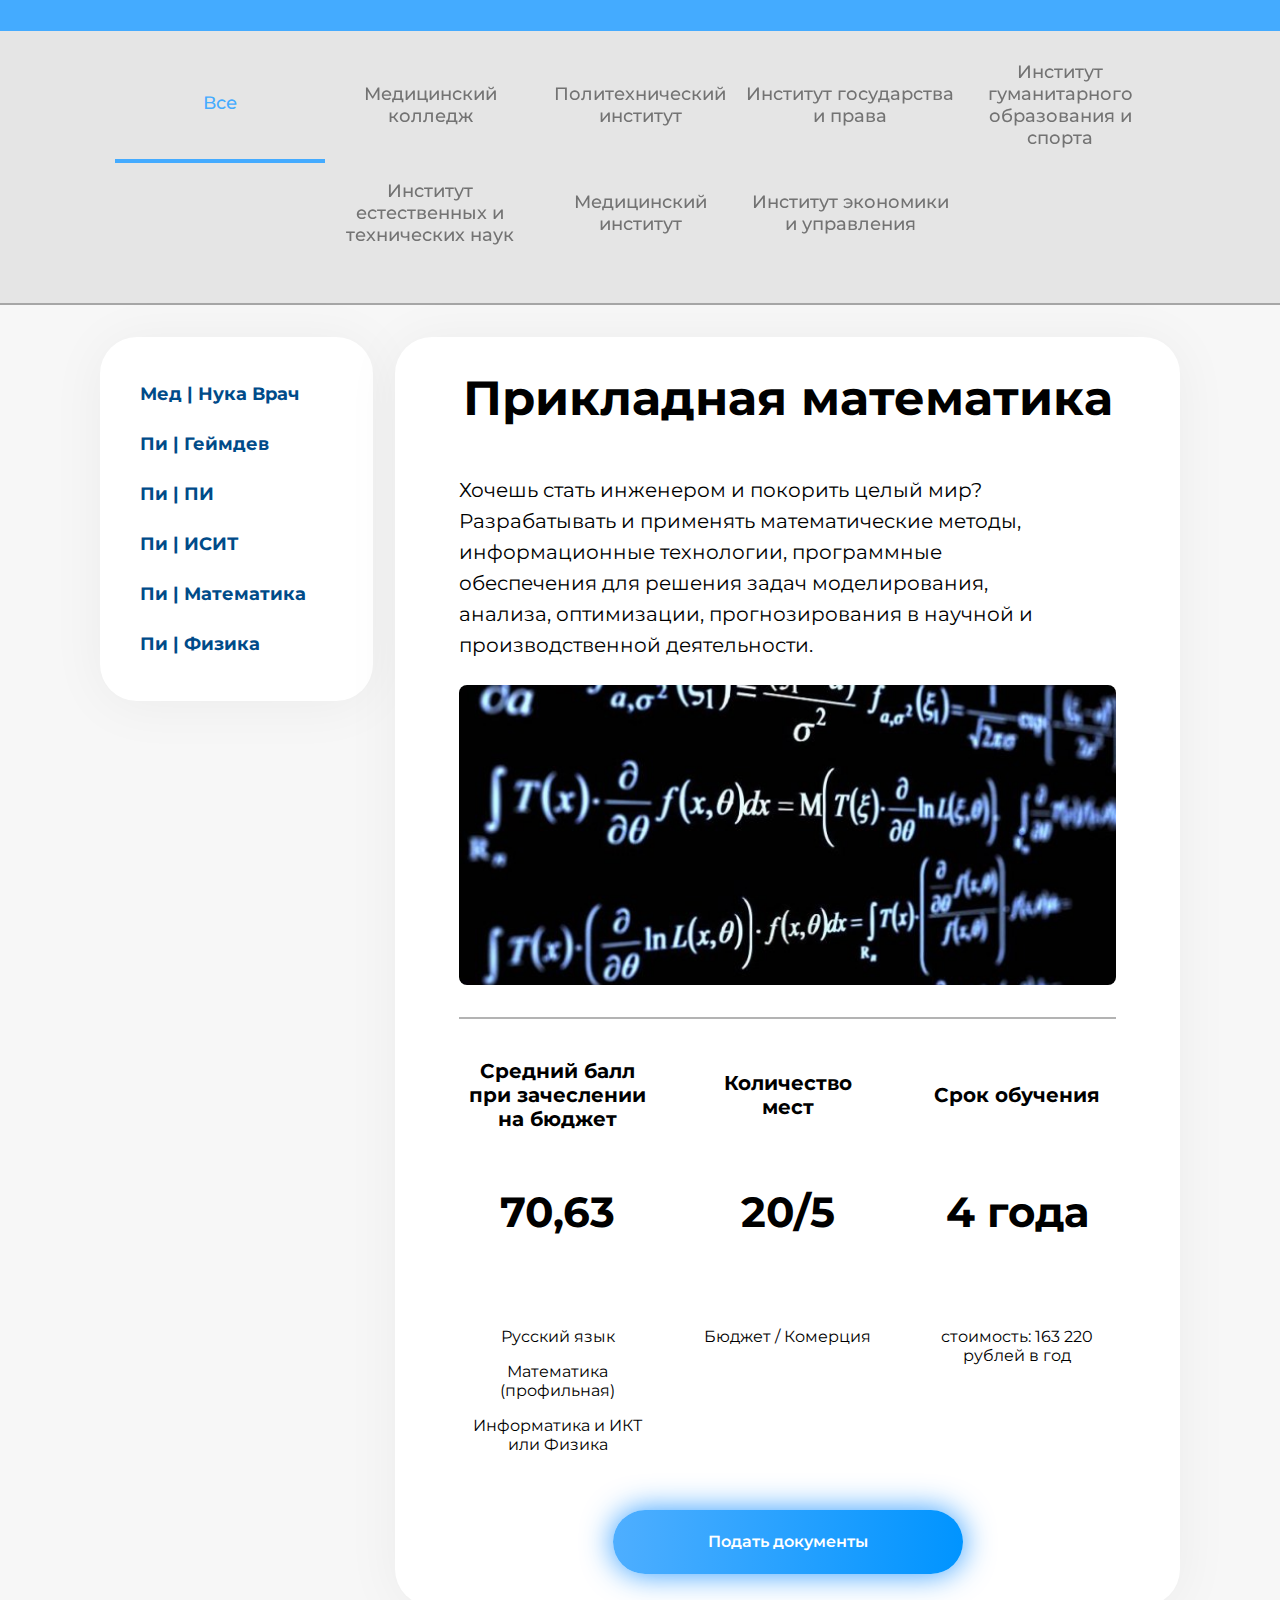
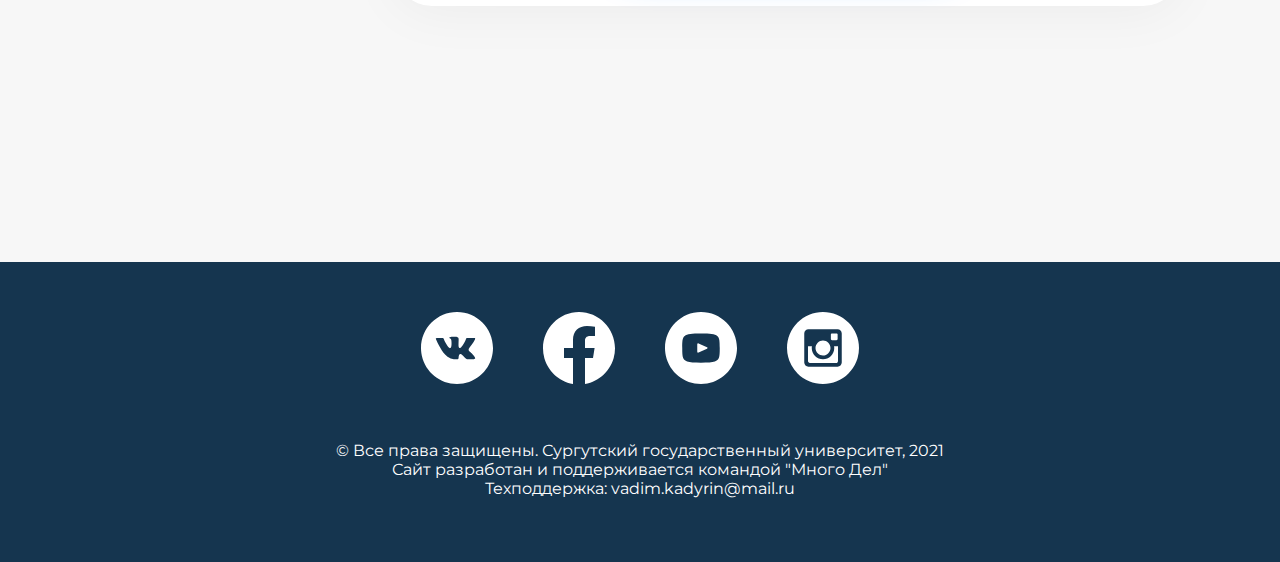
==== commit aef7f4ea: "Начало JS. Переключение закладок и меню." ====
--- a/index.html
+++ b/index.html
@@ -8,13 +8,18 @@
               content="width=device-width, initial-scale=1.0, maximum-scale=1.0">
         <meta http-equiv="X-UA-Compatible" content="ie=edge">
 
-        <!--Стили-->
+        <!-- Стили -->
         <link rel="stylesheet" href="css/main.css">
-        <link rel="stylesheet" href="css/basement.css">
-        <!--Шрифты-->
+        <link rel="stylesheet" href="css/header.css">
+        <link rel="stylesheet" href="css/secMain.css">
+        <link rel="stylesheet" href="css/secEge.css">
+        <link rel="stylesheet" href="css/secCourses.css">
+        <link rel="stylesheet" href="css/footer.css">
+        <!-- Шрифты -->
         <link rel="preconnect" href="https://fonts.googleapis.com">
         <link rel="preconnect" href="https://fonts.gstatic.com" crossorigin>
         <link href="https://fonts.googleapis.com/css2?family=Montserrat:wght@300;400;500;600;700;800;900&display=swap" rel="stylesheet">
+
         <title>Калькулятор ЕГЭ</title>
     </head>
     <body>
@@ -52,7 +57,10 @@
                             </div>
                         </div>
                         <div class="main__buttons">
-                            <button class="btn">Смотреть направления</button>
+                            <button class="btn" 
+                                    onClick="document.querySelector('.s__courses').scrollIntoView({behavior: 'smooth'});">
+                                Смотреть направления
+                            </button>
                             <a class="btn secondary" href="https://apply.surgu.ru/user/sign-in/login">Подать документы</a>
                         </div>
                     </div>
@@ -86,18 +94,18 @@
             <section class="s__courses">
                 <div class="courses__container">
                     <div class="courses__panel">
-                        <div class="institute" id="iall">Все</div>
-                        <div class="institute" id="ipi">Политехнический институт</div>
+                        <div class="institute activated" id="iall">Все</div>
                         <div class="institute" id="imedcol">Медицинский колледж</div>
-                        <div class="institute" id="ipravo">Институт государства и права</div>
-                        <div class="institute" id="igum">Институт гуманитарного образования и спорта</div>
-                        <div class="institute" id="iest">Институт естественных и технических наук</div>
-                        <div class="institute" id="imed">Медицинский институт</div>
-                        <div class="institute" id="ieconom">Институт экономики и управления</div>
+                        <div class="institute pi" id="ipi">Политехнический институт</div>
+                        <div class="institute pravo" id="ipravo">Институт государства и права</div>
+                        <div class="institute gum" id="igum">Институт гуманитарного образования и спорта</div>
+                        <div class="institute est" id="iest">Институт естественных и технических наук</div>
+                        <div class="institute med" id="imed">Медицинский институт</div>
+                        <div class="institute econom" id="ieconom">Институт экономики и управления</div>
                     </div>
                     <div class="courses__main">
                         <div class="side__menu__container">
-                            <div class="side__menu__directions">
+                            <div class="side__menu__directions" id="courses_list">
                                 <div class="direction" id="dsofteng">Программная инженерия</div>
                                 <div class="direction activated" id="dappmath">Прикладная математика</div>
                                 <div class="direction" id="dISIT">ИСИТ</div>
@@ -175,6 +183,9 @@
                     </div>
                 </div>
             </footer>
+
+            <!-- JS -->
+            <script src="js/courses.js" type="text/javascript" ></script>
         </div>
     </body>
 </html>
--- a/css/main.css
+++ b/css/main.css
@@ -15,164 +15,6 @@
 
 body{
     background-color: #F7F7F7;
-}
-
-header{
-    position: relative;
-    top: 0;
-    width: 100%;
-    height: 133px;
-
-
-    /* с днем иксбокса #66FF00*/
-    background: #FFFFFF;
-    box-shadow: 0px 4px 102px -17px rgba(0, 0, 0, 0.13);
-}
-
-#logoSurgu{
-    position: absolute;
-    width: 111px;
-    height: 110px;
-    left: 100px;
-    top: 11px;
-}
-
-#text-header-one{
-    position: absolute;
-    width: 405px;
-    height: 34px;
-    left: 120px;
-    top: 20px;
-
-    font-family: sans-serif;
-    font-style: normal;
-    font-weight: 300;
-    font-size: 14px;
-    line-height: 17px;
-    letter-spacing: 0.03em;
-    color: #232323;
-
-    overflow-wrap: break-word;
-    word-wrap: break-word;
-    -webkit-hyphens: auto;
-    -ms-hyphens: auto;
-    hyphens: auto;
-}
-
-#text-header-two{
-    position: absolute;
-    width: 419px;
-    height: 46px;
-    left: 120px;
-    bottom: 10px;
-
-    font-family: sans-serif;
-    font-style: normal;
-    font-weight: bold;
-    font-size: 24px;
-    line-height: 23px;
-    letter-spacing: 0.03em;
-    color: #0074BE;
-
-    overflow-wrap: break-word;
-    word-wrap: break-word;
-    -webkit-hyphens: auto;
-    -ms-hyphens: auto;
-    hyphens: auto;
-}
-
-.mediaBar{
-    position: absolute;
-    display:block;
-    right: 100px;
-    top: 50px;
-    /*margin-top: 50%;*/
-    /*margin-left: 80%;*/
-
-}
-
-.mediaBar li{
-    display: inline;
-    margin: 5px;
-    /*padding: 5px;*/
-}
-
-.main {
-    height: 640px;
-}
-
-.main__container {
-    margin-top: 84px;
-}
-
-.main__bg {
-    display: flex;
-    justify-content: center;
-    align-items: center;
-
-    /* margin-top: 16px; */
-    position: absolute;
-
-    /* font-size: 800px; */
-    font-size: 40vw;
-    font-weight: 700;
-    line-height: 95.9%;
-
-    max-width: 1920px;
-    /* width: 100%; */
-    /* height: 70%; */
-
-    color: rgba(212, 235, 240, 0.47);
-
-    z-index: -5;
-}
-
-.main__logo {
-    /* padding-top: 128px; */
-    text-align: center;
-}
-
-.main__logo__text__top {
-    font-size: 48px;
-    font-weight: 500;
-    
-    letter-spacing: 0.095em;
-    line-height: 95.9%;
-
-    color: #7B93A7;
-    
-}
-
-.main__logo__text__main {
-    margin-top: -48px;
-
-    font-size: 224px;
-    font-weight: 900;
-    line-height: 280px;
-
-    background-image: url("../images/logoMain.jpg");
-    background-position: center;
-    background-size: 800px;
-    /*background-size: cover;*/
-    background-clip: text;
-    -webkit-background-clip: text;
-    color: transparent;
-}
-
-.main__logo__text__bottom {
-    margin-top: -8px;
-    font-weight: 300;
-    font-size: 24px;
-    line-height: 39px;
-}
-
-.main__buttons {
-    display: flex;
-    justify-content: center;
-    flex-direction: row;
-    gap: 36px;
-    margin-top: 48px;
-    
 }
 
 .btn {
@@ -199,6 +41,8 @@
 
     text-decoration: none;
     box-sizing: border-box; 
+
+    cursor: pointer;
 }
 
 .btn.secondary {
@@ -213,416 +57,4 @@
     font-weight: 600;
 }
 
-/* Калькулятор ЕГЭ */
-.ege__container {
-    color: white;
-    /* height: 600px; */
-    background: #44ABFF;
 
-    padding: 32px 100px;
-}
-
-.ege__text {
-    font-size: 26px;
-    font-weight: 300;
-}
-
-.ege__text > h1 {
-    font-size: 62px;
-    font-weight: 900;
-    text-align: center;
-    margin-bottom: 16px;
-}
-
-.ege__text > p {
-    text-align: center;
-}
-
-.ege__filters {
-    margin-top: 48px;
-    width: 100%;
-    display: flex;
-    flex-wrap: wrap;
-
-    justify-content: center;
-    gap: 8px;
-}
-
-.ege__filter {
-    display: flex;
-    justify-content: center;
-    align-items: center;
-
-    width: 325px;
-    height: 54px;
-
-    color: #575757;
-    background: rgba(255, 255, 255, 0.27);
-    border: 4px solid #575757;
-    border-radius: 33px;
-
-    font-weight: 700;
-    font-size: 20px;
-
-    text-align: center;
-}
-
-.ege__filter:hover {
-    background: rgba(255, 255, 255, 0.5);
-    cursor: pointer;
-    /* color: white !important; */
-}
-
-#fmath {
-    color: #0500FF;
-    border-color: #0500FF;
-}
-#fmath.activated {
-    color: white;
-    background-color: #0500FF;
-}
-
-#fit {
-    color:#3400C9;
-    border-color: #3400C9;
-}
-#fit.activated {
-    color: white;
-    background-color: #3400C9;
-}
-
-#frus {
-    color:#F5D000;
-    border-color: #F5D000;
-}
-#frus.activated {
-    color: white;
-    background-color: #F5D000;
-}
-
-#finyaz {
-    color:#CC160C;
-    border-color: #CC160C;
-}
-#finyaz.activated {
-    color: white;
-    background-color: #CC160C;
-}
-
-#fhistory {
-    color:#C95014;
-    border-color: #C95014;
-}
-#fhistory.activated {
-    color: white;
-    background-color: #C95014;
-}
-
-#fobshestvo {
-    color:#7D2E06;
-    border-color: #7D2E06;
-}
-#fobshestvo.activated {
-    color: white;
-    background-color: #7D2E06;
-}
-
-#fphys {
-    color:#002198;
-    border-color: #002198;
-}
-#fphys.activated {
-    color: white;
-    background-color: #002198;
-}
-
-#fgeo {
-    color:#61008E;
-    border-color: #61008E;
-}
-#fgeo.activated {
-    color: white;
-    background-color: #61008E;
-}
-
-#fbio {
-    color:#0E873C;
-    border-color: #0E873C;
-}
-#fbio.activated {
-    color: white;
-    background-color: #0E873C;
-}
-
-#fchem {
-    color:#0A726A;
-    border-color: #0A726A;
-}
-#fchem.activated {
-    color: white;
-    background-color: #0A726A;
-}
-
-.ege__input {
-    display: flex;
-    flex-direction: column;
-    justify-content: center;
-    align-items: center; 
-
-
-    margin-top: 32px;
-}
-
-input[type=number]::-webkit-inner-spin-button {
-    -webkit-appearance: none;
-}
-.ege__input > input {
-    color: white;
-
-    font-weight: 600;
-    font-size: 70px;
-    line-height: 82px;
-
-    border: 0;
-    border-bottom: 6px solid white ;
-    border-radius: 12px;
-    background: rgba(0, 0, 0, 0.3);
-
-    text-align: center;
-    letter-spacing: 0.055em;
-
-    /* width: 332px; */
-    width: 400px;
-    height: 100px;
-
-    margin-bottom: 32px;
-}
-
-.btn.ege {
-    width: 500px;
-    background: #ffffff;
-    /* border: 3px solid #79C6FF; */
-    box-shadow: none;
-    color:  #44ABFF;
-}
-
-.btn.ege:hover {
-    background: #4fcaff;
-    /* border: 3px solid #79C6FF; */
-    box-shadow: none;
-    color:  #ffffff;
-}
-
-/* Основной контент */
-.courses__container {
-    height: auto;
-    margin-bottom: 256px;
-}
-
-.courses__panel {
-    display: flex;
-    flex-flow: row wrap; 
-    justify-content: center;
-    align-items: center;
-    row-gap: 8px;
-
-    padding: 32px 100px;
-    background-color: #E5E5E5;
-    border-bottom: 2px solid #A6A6A6;
-}
-
-.institute {
-    display: flex; 
-    align-items:center;
-    justify-content: center;
-    text-align: center;
-
-    width: 210px;
-
-    font-weight: 500;
-    font-size: 18px;
-
-    color: #747474;
-     /*background-color: yellow;*/
-
-    padding-bottom: 16px;
-
-    height: 100px;
-
-    box-sizing: border-box;
-    -moz-box-sizing: border-box;
-    -webkit-box-sizing: border-box;
-}
-
-.institute:hover {
-    color: #44ABFF;
-    border-bottom: 4px solid #44ABFF;
-}
-
-
-.courses__main {
-    display: flex;
-    justify-content: center;
-
-    margin: 32px 100px;
-    /*background-color: #676767;*/
-}
-
-
-.side__menu__container{
-    height: min-content;
-    width: 120%;
-    min-width: 250px;
-
-    align-items: center;
-    justify-content: center;
-
-    background: #FFFFFF;
-    box-shadow: 0 4px 56px rgba(0, 0, 0, 0.05);
-    border-radius: 37px;
-}
-
-.side__menu__directions{
-    /* width: 550px; */
-    
-    display: flex;
-    flex-flow: column;
-
-    padding-top: 32px;
-    padding-bottom: 32px;
-}
-
-.direction{
-    display: block;
-    align-items: center;
-    justify-content: center;
-    text-align: left;
-
-    font-family: 'Montserrat', sans-serif;
-    font-style: normal;
-    font-weight: bold;
-    font-size: 18px;
-    color: #004B89;
-
-
-    padding: 14px 40px;
-    /*background: #00FF00;*/
-
-}
-
-.direction:hover{
-    color: #44ABFF;
-    cursor: pointer;
-}
-
-.direction.activated{
-    color: #FFFFFF;
-    background: #44ABFF;
-}
-
-.visit__card__container{
-    /* width: auto; */
-    /* height: min-content; */
-
-    align-items: center;
-    justify-content: center;
-
-    background: #FFF;
-    box-shadow: 0 4px 56px rgba(0, 0, 0, 0.05);
-    border-radius: 37px;
-
-    padding: 32px 64px;
-    margin-left: 2%;
-
-}
-
-.card > h1{
-    font-size: 48px;
-    margin-bottom: 48px;
-    text-align: center;
-}
-
-
-
-.description__direction{
-    display: flex;
-    flex-direction: row;
-    /* background-color: #0A726A; */
-    padding-bottom: 32px;
-    border-bottom: 2px solid #b3b3b3;
-}
-
-
-.description__direction > p{
-    font-size: 20px;
-    font-weight: 400;
-    padding-right: 64px;
-    line-height: 31px;
-    /* font-kerning: 32px; */
-}
-
-
-.direction__photo {
-    width: 40%; 
-    /* height: 100%; */
-    height: auto;
-    border-radius: 8px; 
-
-    object-fit: cover;
-}
-
-
-.info__direction{
-    display: flex;
-    justify-content: space-between;
-
-    margin-top: 16px;
-}
-
-.text__info__direction{
-    width: 30%;
-    align-items: center;
-    justify-content: center;
-    text-align: center;
-}
-
-.text__info__direction > h1{
-    font-size: 20px;
-    padding: 10px;
-    height: 100px;
-    display: flex;
-    align-items: center;
-    justify-content: center;
-    
-}
-.text__info__direction > h2{
-    font-size: 54px;
-    margin: 32px 0px;
-    height: 100px;
-    line-height: 50px;
-}
-.text__info__direction > p{
-    padding: 8px 0px;
- }
-
- @media screen and (max-width: 1324px) {
-    .description__direction {
-        flex-direction: column;
-    }
-
-    .direction__photo {
-        margin-top: 24px;
-        width: 100%;
-        height: 300px;
-    }
-
-    .text__info__direction > h2 {
-        font-size: 42px;
-    }
-}
-
-@media screen and (max-width: 1024px) {
-    .courses__main {
-        margin: 32px 16px;
-    }
-}--- a/css/header.css
+++ b/css/header.css
@@ -0,0 +1,77 @@
+header{
+    position: relative;
+    top: 0;
+    width: 100%;
+    height: 133px;
+
+    background: #FFFFFF;
+    box-shadow: 0px 4px 102px -17px rgba(0, 0, 0, 0.13);
+}
+
+#logoSurgu{
+    position: absolute;
+    width: 111px;
+    height: 110px;
+    left: 100px;
+    top: 11px;
+}
+
+#text-header-one{
+    position: absolute;
+    width: 405px;
+    height: 34px;
+    left: 120px;
+    top: 20px;
+
+    font-family: sans-serif;
+    font-style: normal;
+    font-weight: 300;
+    font-size: 14px;
+    line-height: 17px;
+    letter-spacing: 0.03em;
+    color: #232323;
+
+    overflow-wrap: break-word;
+    word-wrap: break-word;
+    -webkit-hyphens: auto;
+    -ms-hyphens: auto;
+    hyphens: auto;
+}
+
+#text-header-two{
+    position: absolute;
+    width: 419px;
+    height: 46px;
+    left: 120px;
+    bottom: 10px;
+
+    font-family: sans-serif;
+    font-style: normal;
+    font-weight: bold;
+    font-size: 24px;
+    line-height: 23px;
+    letter-spacing: 0.03em;
+    color: #0074BE;
+
+    overflow-wrap: break-word;
+    word-wrap: break-word;
+    -webkit-hyphens: auto;
+    -ms-hyphens: auto;
+    hyphens: auto;
+}
+
+.mediaBar{
+    position: absolute;
+    display:block;
+    right: 100px;
+    top: 50px;
+    /*margin-top: 50%;*/
+    /*margin-left: 80%;*/
+
+}
+
+.mediaBar li{
+    display: inline;
+    margin: 5px;
+    /*padding: 5px;*/
+}--- a/css/secMain.css
+++ b/css/secMain.css
@@ -0,0 +1,77 @@
+.main {
+    height: 640px;
+}
+
+.main__container {
+    margin-top: 84px;
+}
+
+.main__bg {
+    display: flex;
+    justify-content: center;
+    align-items: center;
+
+    /* margin-top: 16px; */
+    position: absolute;
+
+    /* font-size: 800px; */
+    font-size: 40vw;
+    font-weight: 700;
+    line-height: 95.9%;
+
+    max-width: 1920px;
+    /* width: 100%; */
+    /* height: 70%; */
+
+    color: rgba(212, 235, 240, 0.47);
+
+    z-index: -5;
+}
+
+.main__logo {
+    /* padding-top: 128px; */
+    text-align: center;
+}
+
+.main__logo__text__top {
+    font-size: 48px;
+    font-weight: 500;
+    
+    letter-spacing: 0.095em;
+    line-height: 95.9%;
+
+    color: #7B93A7;
+    
+}
+
+.main__logo__text__main {
+    margin-top: -48px;
+
+    font-size: 224px;
+    font-weight: 900;
+    line-height: 280px;
+
+    background-image: url("../images/logoMain.jpg");
+    background-position: center;
+    background-size: 800px;
+    /*background-size: cover;*/
+    background-clip: text;
+    -webkit-background-clip: text;
+    color: transparent;
+}
+
+.main__logo__text__bottom {
+    margin-top: -8px;
+    font-weight: 300;
+    font-size: 24px;
+    line-height: 39px;
+}
+
+.main__buttons {
+    display: flex;
+    justify-content: center;
+    flex-direction: row;
+    gap: 36px;
+    margin-top: 48px;
+    
+}--- a/css/secEge.css
+++ b/css/secEge.css
@@ -0,0 +1,199 @@
+/* ����������� ��� */
+.ege__container {
+    color: white;
+    /* height: 600px; */
+    background: #44ABFF;
+
+    padding: 32px 100px;
+}
+
+.ege__text {
+    font-size: 26px;
+    font-weight: 300;
+}
+
+.ege__text > h1 {
+    font-size: 62px;
+    font-weight: 900;
+    text-align: center;
+    margin-bottom: 16px;
+}
+
+.ege__text > p {
+    text-align: center;
+}
+
+.ege__filters {
+    margin-top: 48px;
+    width: 100%;
+    display: flex;
+    flex-wrap: wrap;
+
+    justify-content: center;
+    gap: 8px;
+}
+
+.ege__filter {
+    display: flex;
+    justify-content: center;
+    align-items: center;
+
+    width: 325px;
+    height: 54px;
+
+    color: #575757;
+    background: rgba(255, 255, 255, 0.27);
+    border: 4px solid #575757;
+    border-radius: 33px;
+
+    font-weight: 700;
+    font-size: 20px;
+
+    text-align: center;
+}
+
+.ege__filter:hover {
+    background: rgba(255, 255, 255, 0.5);
+    cursor: pointer;
+    /* color: white !important; */
+}
+
+#fmath {
+    color: #0500FF;
+    border-color: #0500FF;
+}
+#fmath.activated {
+    color: white;
+    background-color: #0500FF;
+}
+
+#fit {
+    color:#3400C9;
+    border-color: #3400C9;
+}
+#fit.activated {
+    color: white;
+    background-color: #3400C9;
+}
+
+#frus {
+    color:#F5D000;
+    border-color: #F5D000;
+}
+#frus.activated {
+    color: white;
+    background-color: #F5D000;
+}
+
+#finyaz {
+    color:#CC160C;
+    border-color: #CC160C;
+}
+#finyaz.activated {
+    color: white;
+    background-color: #CC160C;
+}
+
+#fhistory {
+    color:#C95014;
+    border-color: #C95014;
+}
+#fhistory.activated {
+    color: white;
+    background-color: #C95014;
+}
+
+#fobshestvo {
+    color:#7D2E06;
+    border-color: #7D2E06;
+}
+#fobshestvo.activated {
+    color: white;
+    background-color: #7D2E06;
+}
+
+#fphys {
+    color:#002198;
+    border-color: #002198;
+}
+#fphys.activated {
+    color: white;
+    background-color: #002198;
+}
+
+#fgeo {
+    color:#61008E;
+    border-color: #61008E;
+}
+#fgeo.activated {
+    color: white;
+    background-color: #61008E;
+}
+
+#fbio {
+    color:#0E873C;
+    border-color: #0E873C;
+}
+#fbio.activated {
+    color: white;
+    background-color: #0E873C;
+}
+
+#fchem {
+    color:#0A726A;
+    border-color: #0A726A;
+}
+#fchem.activated {
+    color: white;
+    background-color: #0A726A;
+}
+
+.ege__input {
+    display: flex;
+    flex-direction: column;
+    justify-content: center;
+    align-items: center; 
+
+
+    margin-top: 32px;
+}
+
+input[type=number]::-webkit-inner-spin-button {
+    -webkit-appearance: none;
+}
+.ege__input > input {
+    color: white;
+
+    font-weight: 600;
+    font-size: 70px;
+    line-height: 82px;
+
+    border: 0;
+    border-bottom: 6px solid white ;
+    border-radius: 12px;
+    background: rgba(0, 0, 0, 0.3);
+
+    text-align: center;
+    letter-spacing: 0.055em;
+
+    /* width: 332px; */
+    width: 400px;
+    height: 100px;
+
+    margin-bottom: 32px;
+}
+
+.btn.ege {
+    width: 500px;
+    background: #ffffff;
+    /* border: 3px solid #79C6FF; */
+    box-shadow: none;
+    color:  #44ABFF;
+}
+
+.btn.ege:hover {
+    background: #4fcaff;
+    /* border: 3px solid #79C6FF; */
+    box-shadow: none;
+    color:  #ffffff;
+}--- a/css/secCourses.css
+++ b/css/secCourses.css
@@ -0,0 +1,245 @@
+/* �������� ������� */
+
+.courses__container {
+    height: auto;
+    margin-bottom: 256px;
+}
+
+/* ---- ������� ---- */
+.courses__panel {
+    display: flex;
+    flex-flow: row wrap; 
+    justify-content: center;
+    align-items: center;
+    row-gap: 8px;
+
+    padding: 32px 100px;
+    background-color: #E5E5E5;
+    border-bottom: 2px solid #A6A6A6;
+}
+
+.institute {
+    display: flex; 
+    align-items:center;
+    justify-content: center;
+    text-align: center;
+
+    width: 210px;
+
+    font-weight: 500;
+    font-size: 18px;
+    
+    color: #44ABFF; 
+    filter: brightness(0) opacity(50%);
+    border-color: transparent;
+
+    padding-bottom: 16px;
+
+    height: 100px;
+
+    box-sizing: border-box;
+    -moz-box-sizing: border-box;
+    -webkit-box-sizing: border-box;
+
+    user-select: none;
+}
+
+.institute:hover {
+    filter: none;
+    cursor: pointer;
+    border-bottom: 4px solid ;
+}
+
+.institute.activated {
+    filter: none;
+    border-bottom: 4px solid ;
+} 
+
+
+.pi {
+    color: rgb(230, 60, 36);
+    border-color: rgb(230, 60, 36);
+}
+
+.med {
+    color: rgb(8, 150, 67);
+    border-color: rgb(8, 150, 67);
+}
+
+.econom {
+    color: rgb(141, 113, 0);
+    border-color: rgb(141, 113, 0);
+}
+
+.est {
+    color: rgb(237, 115, 29);
+    border-color: rgb(237, 115, 29);
+}
+
+.gum {
+    color: rgb(86, 64, 112);
+    border-color: rgb(86, 64, 112);
+}
+
+.pravo {
+    color: rgb(0, 115, 187);
+    border-color: rgb(0, 115, 187);
+}
+
+
+.courses__main {
+    display: flex;
+    justify-content: center;
+
+    margin: 32px 100px;
+}
+
+
+/* ---- ���� ---- */
+.side__menu__container{
+    height: min-content;
+    width: 120%;
+    min-width: 250px;
+
+    align-items: center;
+    justify-content: center;
+
+    background: #FFFFFF;
+    box-shadow: 0 4px 56px rgba(0, 0, 0, 0.05);
+    border-radius: 37px;
+}
+
+.side__menu__directions{  
+    display: flex;
+    flex-flow: column;
+
+    padding-top: 32px;
+    padding-bottom: 32px;
+}
+
+.direction{
+    display: block;
+    align-items: center;
+    justify-content: center;
+    text-align: left;
+
+    font-family: 'Montserrat', sans-serif;
+    font-style: normal;
+    font-weight: bold;
+    font-size: 18px;
+    color: #004B89;
+
+    padding: 14px 40px;
+}
+
+.direction:hover{
+    color: #44ABFF;
+    cursor: pointer;
+}
+
+.direction.activated{
+    color: #FFFFFF;
+    background: #44ABFF;
+}
+
+
+/* ---- �������� ---- */
+.visit__card__container{
+    align-items: center;
+    justify-content: center;
+
+    background: #FFF;
+    box-shadow: 0 4px 56px rgba(0, 0, 0, 0.05);
+    border-radius: 37px;
+
+    padding: 32px 64px;
+    margin-left: 2%;
+
+}
+
+.card > h1{
+    font-size: 48px;
+    margin-bottom: 48px;
+    text-align: center;
+}
+
+.description__direction{
+    display: flex;
+    flex-direction: row;
+
+    padding-bottom: 32px;
+    border-bottom: 2px solid #b3b3b3;
+}
+
+
+.description__direction > p{
+    font-size: 20px;
+    font-weight: 400;
+    padding-right: 64px;
+    line-height: 31px;
+}
+
+
+.direction__photo {
+    width: 40%; 
+    height: auto;
+    border-radius: 8px; 
+
+    object-fit: cover;
+}
+
+
+.info__direction{
+    display: flex;
+    justify-content: space-between;
+
+    margin-top: 16px;
+}
+
+.text__info__direction{
+    width: 30%;
+    align-items: center;
+    justify-content: center;
+    text-align: center;
+}
+
+.text__info__direction > h1{
+    font-size: 20px;
+    padding: 10px;
+    height: 100px;
+    display: flex;
+    align-items: center;
+    justify-content: center;
+    
+}
+.text__info__direction > h2{
+    font-size: 54px;
+    margin: 32px 0px;
+    height: 100px;
+    line-height: 50px;
+}
+.text__info__direction > p{
+    padding: 8px 0px;
+ }
+
+ @media screen and (max-width: 1324px) {
+    .description__direction {
+        flex-direction: column;
+    }
+
+    .direction__photo {
+        margin-top: 24px;
+        width: 100%;
+        height: 300px;
+    }
+
+    .text__info__direction > h2 {
+        font-size: 42px;
+    }
+}
+
+@media screen and (max-width: 1024px) {
+    .courses__main {
+        margin: 32px 16px;
+    }
+}--- a/css/footer.css
+++ b/css/footer.css
@@ -0,0 +1,51 @@
+
+.basement {
+    position: relative;
+    width: 100%;
+    height: 300px;
+    top: 100%;
+
+    /* с днем иксбокса #009900*/
+    background: #15354F;
+}
+
+.mediaBottomBar{
+    display: flex;
+    justify-content: center;
+}
+
+.mediaBottomBar li{
+    display: inline;
+    margin: 50px 25px 50px 25px;
+}
+
+.mediaBottomBar a:hover{
+    background: rgb(8, 3, 53);
+    border-radius: 100%;
+}
+
+.mediaIco {
+    width: 72px;
+}
+
+.text-bottom-one{
+    /* padding: 0 256px; */
+
+    position: absolute;
+    bottom: 64px; 
+
+    left: 0;
+    right: 0;
+    margin-left: auto;
+    margin-right: auto;
+    /* width: 600px; */
+
+    color:white;
+    text-align: center;
+
+    font-family: sans-serif;
+    font-style: normal;
+    font-weight: 400;
+    font-size: 16px;
+
+}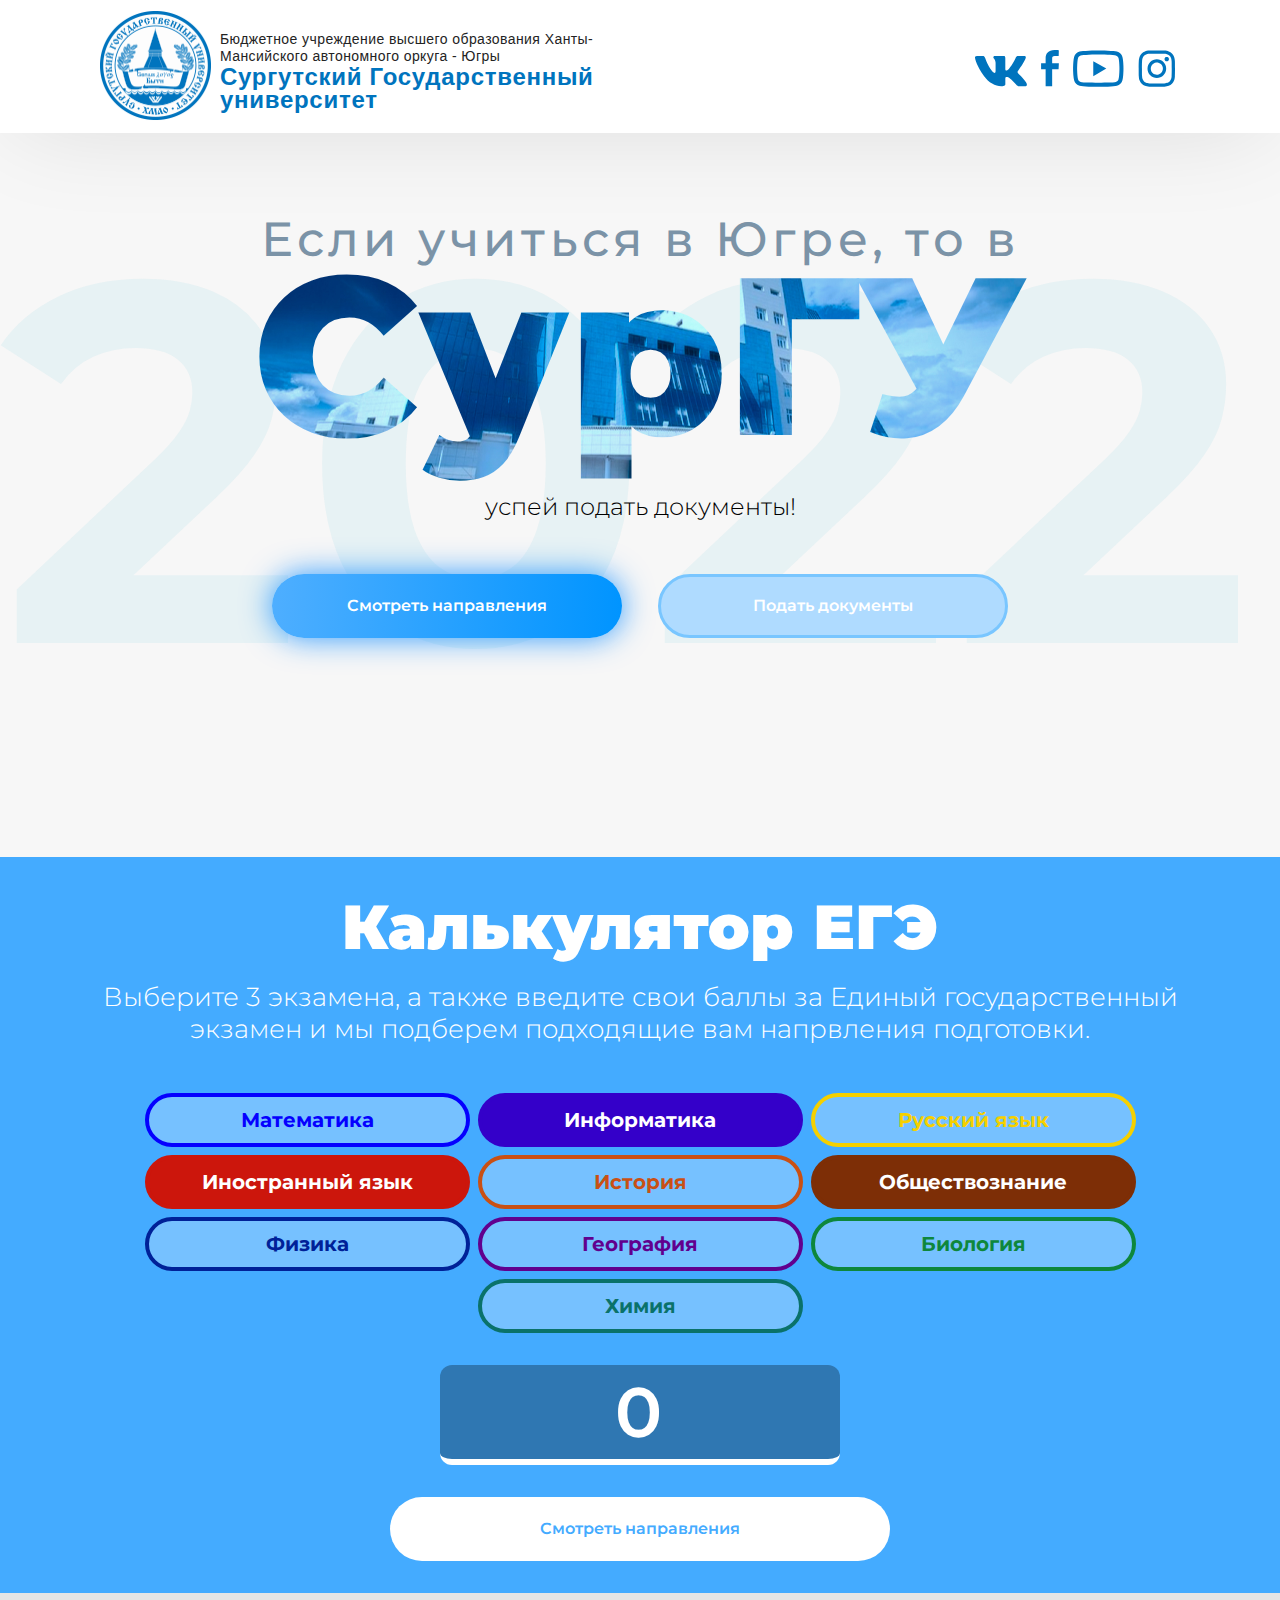
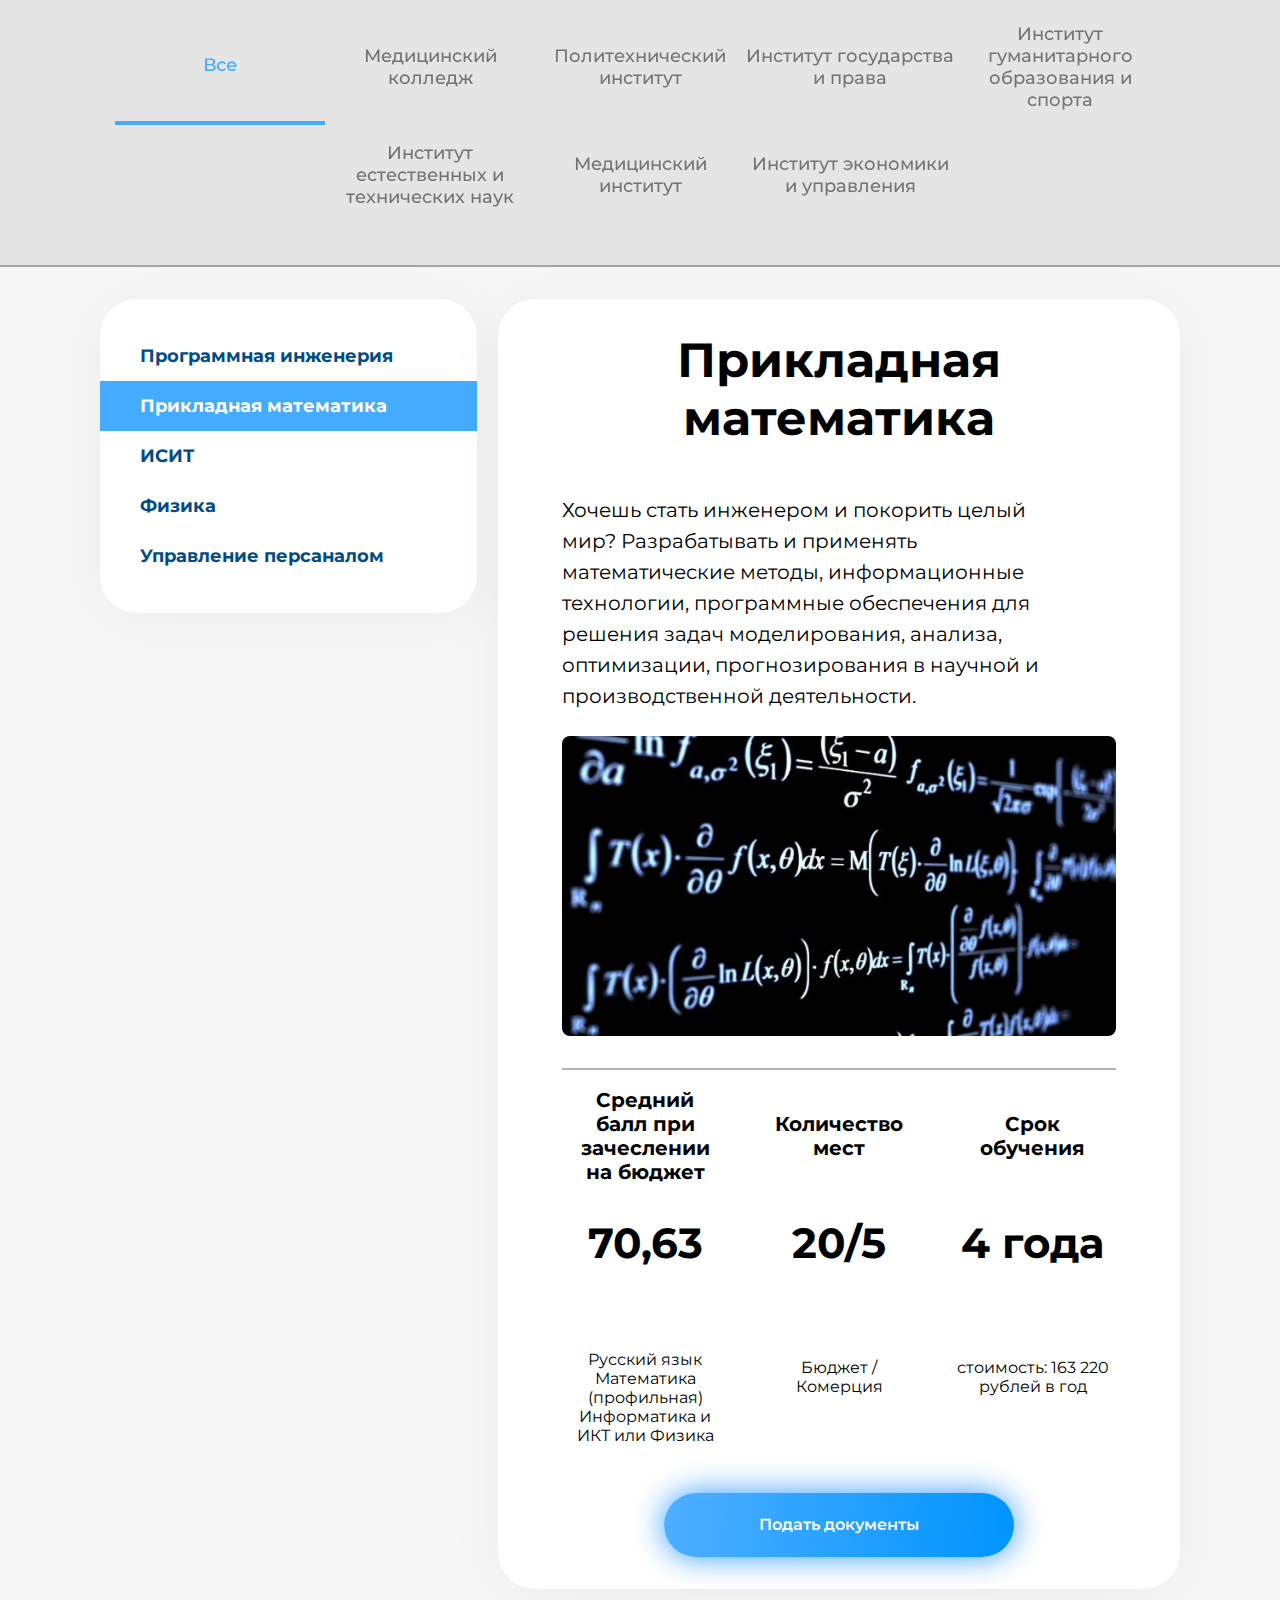
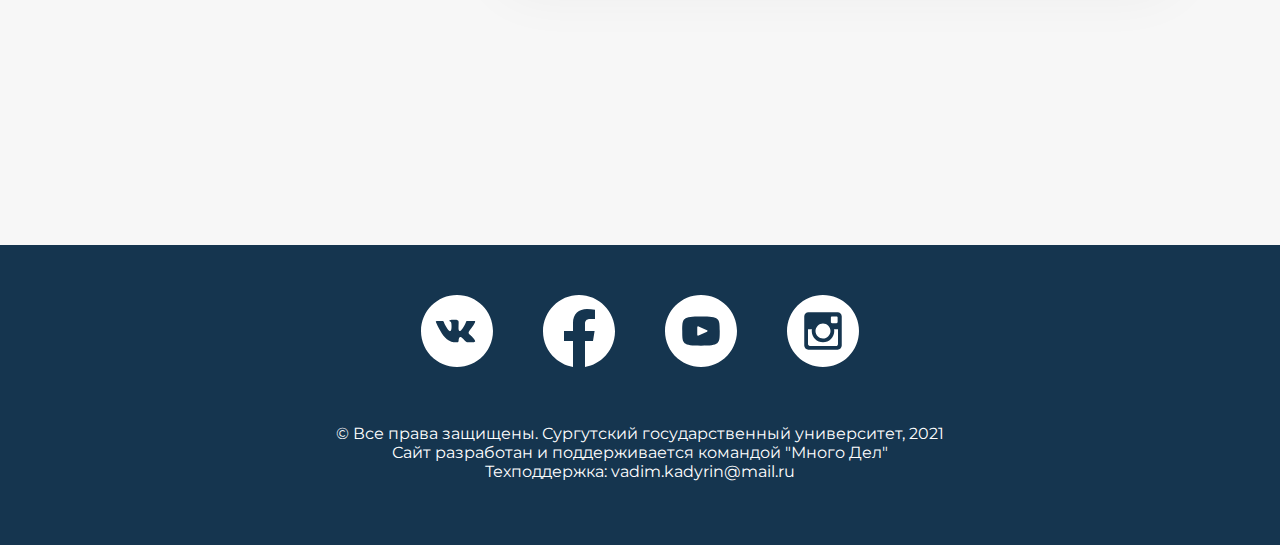
==== commit d5999293: "Исправлено масштабирование, добавлена функция cardUpdate, изменено направление ссылок на соц-сети в " ====
--- a/index.html
+++ b/index.html
@@ -26,7 +26,8 @@
         <div class="wrapper">
             <header class="s__header">
                 <div class="container">
-                    <div id="logoSurgu"> <img src="images/logoSurgu.svg">
+                    <div id="logoSurgu"> 
+                        <img src="images/logoSurgu.svg">
                         <div id="text-header-one">Бюджетное учреждение высшего образования Ханты-Мансийского автономного оркуга - Югры</div>
                         <div id="text-header-two"> Сургутский Государственный университет</div>
                     </div>
@@ -117,9 +118,9 @@
                         <div class="visit__card__container">
                             <div class="visit__card__direction" >
                                 <div class="card">
-                                    <h1>Прикладная математика</h1>
+                                    <h1 id="card_header">Прикладная математика</h1>
                                     <div class="description__direction">
-                                        <p>
+                                        <p id="card_description">
                                             Хочешь стать инженером и покорить целый мир?
                                             Разрабатывать и применять математические методы,
                                             информационные технологии, программные обеспечения
@@ -131,20 +132,22 @@
                                     <div class="info__direction">
                                         <div class="text__info__direction">
                                             <h1>Средний балл при зачеслении на бюджет</h1>
-                                            <h2>70,63</h2>
-                                            <p>Русский язык</p>
-                                            <p>Математика (профильная)</p>
-                                            <p>Информатика и ИКТ или Физика</p>
+                                            <h2 id="card_points">70,63</h2>
+                                            <div id="card_subjects">
+                                                <p>Русский язык</p>
+                                                <p>Математика (профильная)</p>
+                                                <p>Информатика и ИКТ или Физика</p>
+                                            </div>
                                         </div>
                                         <div class="text__info__direction">
                                             <h1>Количество мест</h1>
-                                            <h2>20/5</h2>
-                                            <p>Бюджет / Комерция</p>
+                                            <h2 id="card_place">20/5</h2>
+                                            <p id="card_money_type">Бюджет / Комерция</p>
                                         </div>
                                         <div class="text__info__direction">
                                             <h1>Срок обучения</h1>
-                                            <h2>4 года</h2>
-                                            <p>
+                                            <h2 id="card_period">4 года</h2>
+                                            <p id="card_cost">
                                                 стоимость: 163 220 рублей в год
                                             </p>
                                         </div>
@@ -184,8 +187,9 @@
                 </div>
             </footer>
 
-            <!-- JS -->
-            <script src="js/courses.js" type="text/javascript" ></script>
+            
         </div>
+        <!-- JS -->
+        <script src="js/courses.js" type="text/javascript" ></script>
     </body>
 </html>
--- a/css/main.css
+++ b/css/main.css
@@ -2,20 +2,49 @@
     margin: 0px;
     padding: 0px;
     font-family: 'Montserrat', sans-serif;
+    box-sizing: border-box;
+}
+
+html {
+    width: 100%;
+}
+
+
+body{
+    background-color: #F7F7F7;
+    margin: 0;
+    width: 100%;
+}
+
+
+@media (max-width: 640px) {
+    .wrapper {
+        width: 100%;
+        /* max-width: 640px; */
+        /* max-height: none; */
+    }
+}
+
+@media (max-width: 1024px) {
+    /* .wrapper {
+        min-width: 960px;
+        max-width: 1920px;
+    } */
 }
 
 .wrapper {
     position: relative;
-    display: block;
-    min-width: 960px;
+    width: 100%;
+    height: auto;
+
     max-width: 1920px;
+
     margin: 0 auto;
     box-shadow: 0px 4px 102px -17px rgba(0, 0, 0, 0.25);
 }
 
-body{
-    background-color: #F7F7F7;
-}
+
+
 
 .btn {
     width: 350px; 
@@ -58,3 +87,12 @@
 }
 
 
+@media (max-width: 640px) {
+    .btn {
+        /* width: 320px; */
+        width: 90%;
+        height: 80px;
+        border-radius: 50px;
+        font-size: 18px;
+    }
+}--- a/css/header.css
+++ b/css/header.css
@@ -1,4 +1,4 @@
-header{
+header {
     position: relative;
     top: 0;
     width: 100%;
@@ -74,4 +74,31 @@
     display: inline;
     margin: 5px;
     /*padding: 5px;*/
+}
+
+@media screen and (max-width: 840px) {
+    .mediaBar{
+        display: none;
+    }
+
+    #text-header-one{
+        display: none;
+    }
+    
+    #text-header-two{
+        display: none;
+    }
+
+    #logoSurgu{
+        position: relative;
+        left: 0;
+        top: 0; 
+    }
+
+    header {
+        display: flex;
+        flex-direction: row;
+        align-items: center;
+        justify-content: center;
+    }
 }--- a/css/secMain.css
+++ b/css/secMain.css
@@ -1,4 +1,5 @@
 .main {
+    /* display: none; */
     height: 640px;
 }
 
@@ -11,17 +12,13 @@
     justify-content: center;
     align-items: center;
 
-    /* margin-top: 16px; */
     position: absolute;
 
-    /* font-size: 800px; */
     font-size: 40vw;
     font-weight: 700;
     line-height: 95.9%;
 
     max-width: 1920px;
-    /* width: 100%; */
-    /* height: 70%; */
 
     color: rgba(212, 235, 240, 0.47);
 
@@ -29,7 +26,6 @@
 }
 
 .main__logo {
-    /* padding-top: 128px; */
     text-align: center;
 }
 
@@ -74,4 +70,47 @@
     gap: 36px;
     margin-top: 48px;
     
+}
+
+@media screen and (max-width: 840px) {
+    .main {
+        /* display: none; */
+        height: auto;
+        margin-bottom: 64px;
+    }
+
+    .main__bg {
+        display: none;
+    }
+
+    .main__buttons {
+        justify-content: center;
+        align-items: center;
+        flex-direction: column;
+        gap: 16px;
+        margin-top: 64px;
+        
+    }
+
+    .main__logo__text__top {
+        /* font-size: 21px; */
+        font-size: 5.3vw;
+        /* background-size: 80px; */
+    }
+    
+    .main__logo__text__main {
+        font-size: 25vw;
+        /* font-size: 100px; */
+        line-height:normal;
+        /* line-height: 120px; */
+        margin-top: -12px; 
+    }
+    
+    .main__logo__text__bottom {
+        /* margin-top: 8px; */
+        margin-top: -2px; 
+        font-weight: 300;
+        font-size: 5vw;
+        line-height: 39px;
+    }
 }--- a/css/secEge.css
+++ b/css/secEge.css
@@ -196,4 +196,40 @@
     /* border: 3px solid #79C6FF; */
     box-shadow: none;
     color:  #ffffff;
+}
+
+@media screen and (max-width: 640px) {
+    .ege__container {
+        padding: 32px 5%;
+    }
+
+    .btn.ege {
+        width: 90%;
+        border-radius: 16px;
+    }
+
+    .ege__text {
+        text-align: left;
+        font-size: 5vw;
+        font-weight: 300;
+    }
+    
+    .ege__text > h1 {
+        overflow-wrap: normal;
+        font-size: 8vw;
+        /* font-weight: 900;
+        text-align: center;
+        margin-bottom: 16px; */
+    }
+
+    .ege__input > input {
+        font-size: 70px;
+        line-height: 82px;
+    
+        text-align: center;
+        letter-spacing: 0.055em;
+
+        width: 90%;
+        /* height: 100px; */
+    }
 }--- a/css/secCourses.css
+++ b/css/secCourses.css
@@ -97,8 +97,10 @@
 
 /* ---- ���� ---- */
 .side__menu__container{
+    /* display: none; */
+
     height: min-content;
-    width: 120%;
+    width: 60%;
     min-width: 250px;
 
     align-items: center;
@@ -148,6 +150,8 @@
     align-items: center;
     justify-content: center;
 
+    width: 100%;
+
     background: #FFF;
     box-shadow: 0 4px 56px rgba(0, 0, 0, 0.05);
     border-radius: 37px;
@@ -177,6 +181,7 @@
     font-weight: 400;
     padding-right: 64px;
     line-height: 31px;
+    width: 60%;
 }
 
 
@@ -184,8 +189,10 @@
     width: 40%; 
     height: auto;
     border-radius: 8px; 
+    
 
     object-fit: cover;
+    margin-left: auto;
 }
 
 
@@ -227,6 +234,10 @@
         flex-direction: column;
     }
 
+    .description__direction > p {
+        width: 100%;
+    }
+
     .direction__photo {
         margin-top: 24px;
         width: 100%;
@@ -242,4 +253,138 @@
     .courses__main {
         margin: 32px 16px;
     }
+}
+
+@media screen and (max-width: 840px) {
+    .courses__panel {
+        width: 100%;
+        overflow-x: scroll;
+
+        padding: 2% 40%;
+        
+        flex-direction: row;  
+        flex-flow: unset;
+        justify-content: left;
+
+        gap: 100%;
+    }
+
+    
+
+    .institute {
+        font-size: 5vw;
+    
+        height: auto;
+    }
+
+    /* �������� */
+    .courses__main {
+        flex-direction: column;
+    
+        margin: 5% 2%;
+    }
+
+    .side__menu__container{
+        /* display: none; */
+    
+        height: min-content;
+        width: 100%;
+        min-width: unset;
+
+        margin-bottom: 5%;
+    
+        align-items: center;
+        justify-content: center;
+    }
+
+    .direction {
+        text-align: center;
+
+        font-size: 4vw;
+
+        padding: 6% 40px;
+    }
+
+    .visit__card__container{
+        align-items: center;
+        justify-content: center;
+    
+        background: #FFF;
+        box-shadow: 0 4px 56px rgba(0, 0, 0, 0.05);
+        border-radius: 37px;
+    
+        padding: 0% 5% 5% 5%;
+        margin: 0 1%; 
+    
+    }
+    
+    .card > h1{
+        font-size: 8vw;
+        margin-top: 4%;
+        margin-bottom: 4%;
+        text-align: center;
+    }
+    
+    
+    .description__direction > p{
+        font-size: 4vw;
+        font-weight: 400;
+        padding-right: 0;
+        line-height: 5vw;
+    }
+    
+    
+    /* .direction__photo {
+        width: 40%; 
+        height: auto;
+        border-radius: 8px; 
+    
+        object-fit: cover;
+    } */
+    
+    
+    .info__direction{
+        display: flex;
+        flex-direction: column;
+        align-items: center;
+        justify-content: space-between;
+        gap: 32px;
+    
+        margin-top: 16px;
+    }
+    
+    .text__info__direction{
+        width: 100%;
+
+        display: flex;
+        flex-direction: column;
+
+        align-items: center;
+        justify-content: center;
+        text-align: center;
+
+    }
+    
+    .text__info__direction > h1{
+        font-size: 5vw;
+        padding: 10px;
+        height: auto;
+
+
+        display: flex;
+        align-items: center;
+        justify-content: center;
+        
+    }
+    .text__info__direction > h2{
+        font-size: 12vw;
+        height: auto;
+        line-height: 50px;
+        margin: 5% 0;
+    }
+
+    .text__info__direction > p{
+        font-size: 4vw;
+        padding: 2px 0px;
+     }
 }--- a/css/footer.css
+++ b/css/footer.css
@@ -48,4 +48,55 @@
     font-weight: 400;
     font-size: 16px;
 
+}
+
+
+@media screen and (max-width: 640px) {
+    .mediaBottomBar {
+        flex-direction: row;
+        justify-content: center;
+        align-items: center;
+        padding-top: 64px;
+        gap: 20px;
+    }
+
+    .mediaBottomBar li{
+        display: flex;
+        flex-direction: row;
+        justify-content: center;
+        margin: 2% 0px;
+    }
+
+    .mediaIco {
+        margin: 0 auto;
+        width: 16vw;
+        /* width: 40%; */
+    }
+
+    .mediaBottomBar a:hover{
+        background: none;
+        border-radius: none;
+    }
+
+    .basement {
+        height: auto;
+    }
+
+    .text-bottom-one{
+        /* padding: 0 256px; */
+    
+        position: relative;
+        bottom: auto; 
+    
+        left: 0;
+        right: 0;
+        margin-left: auto;
+        margin-right: auto;
+
+        font-size: 4vw;
+
+
+        padding: 20% 0;
+    
+    }
 }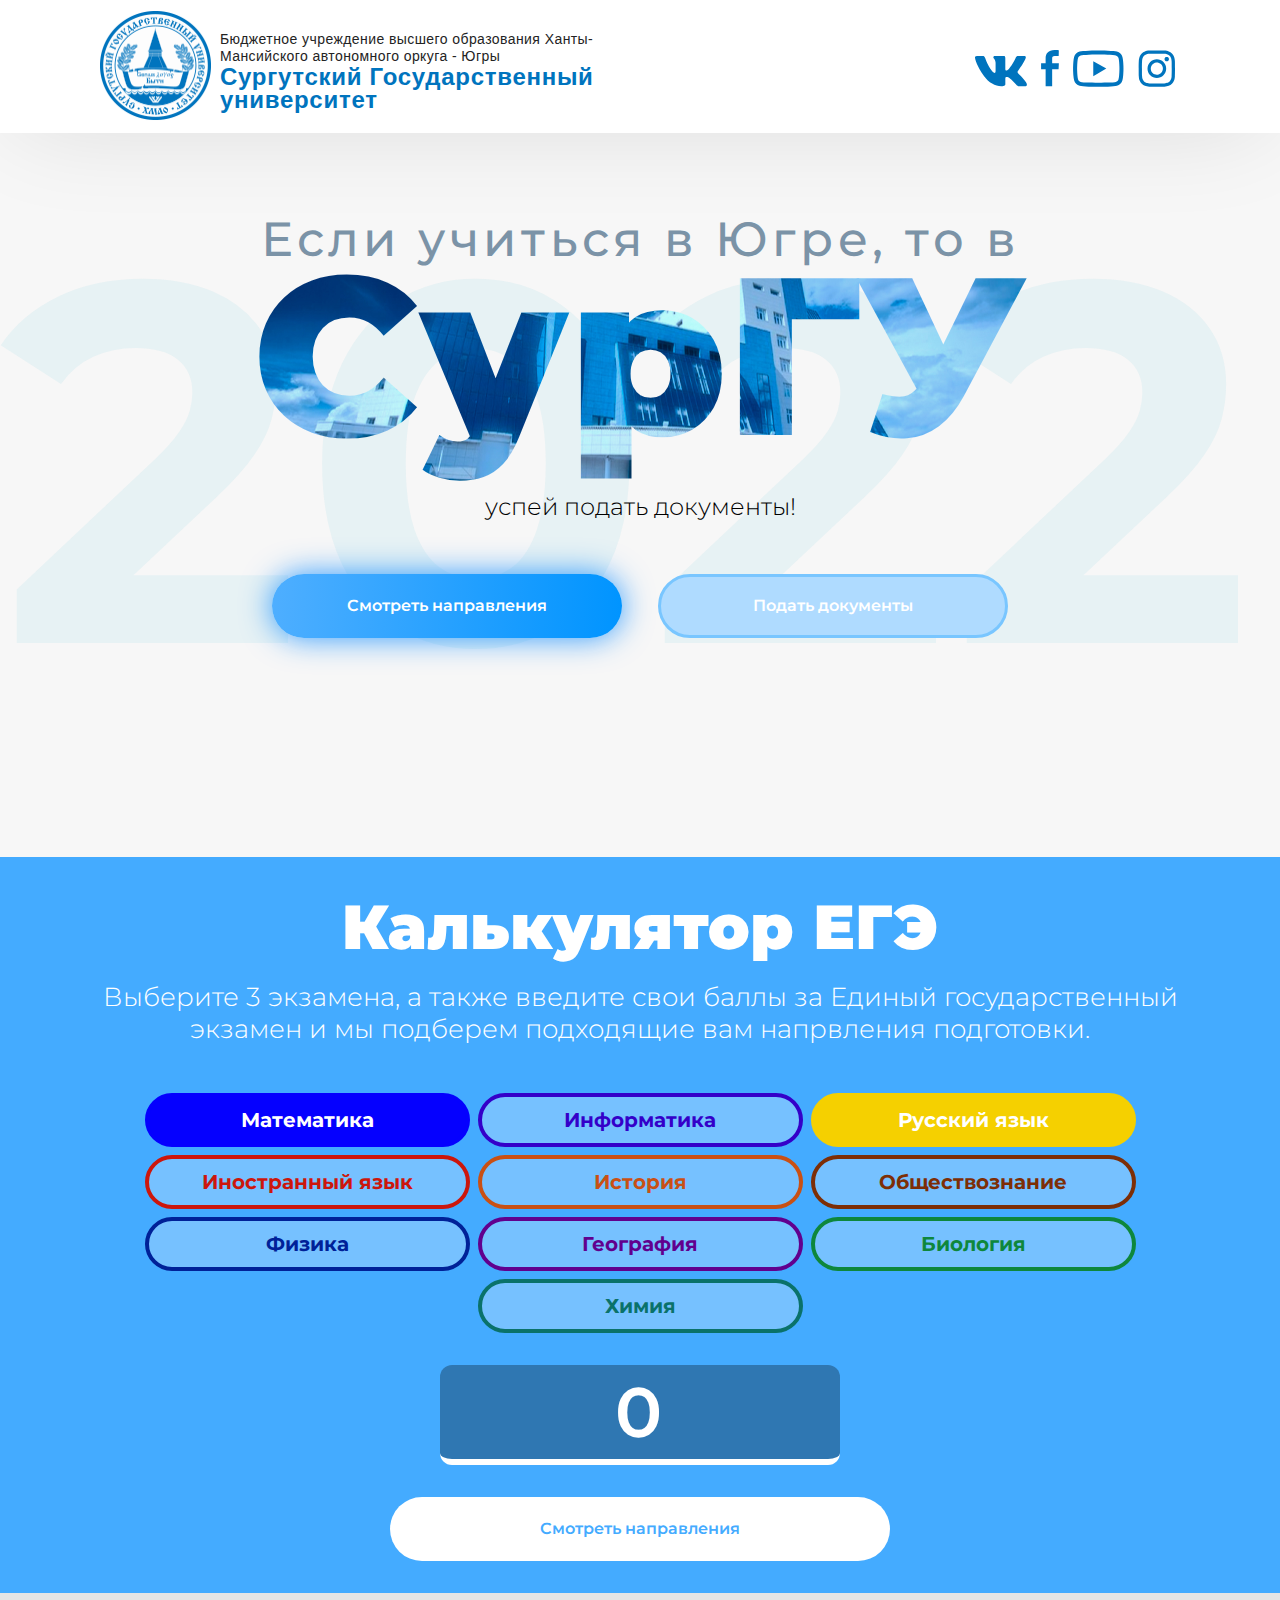
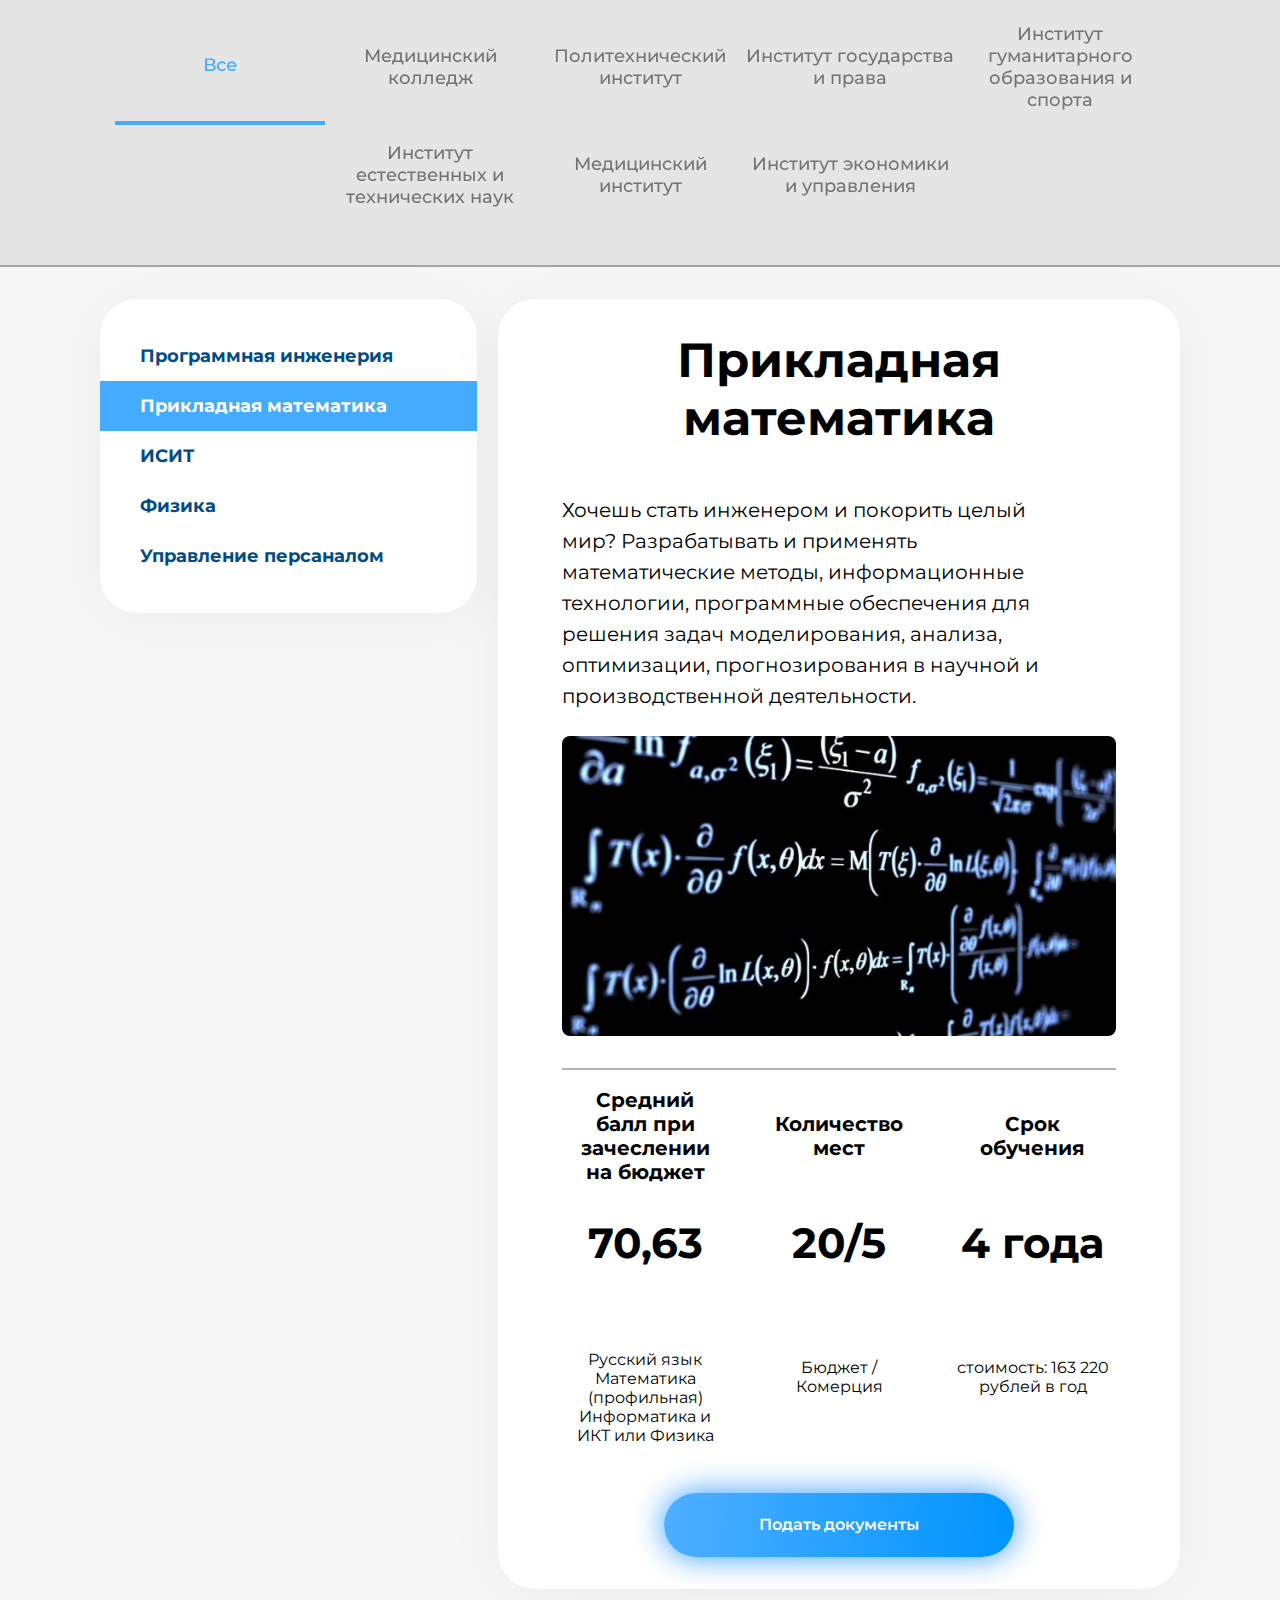
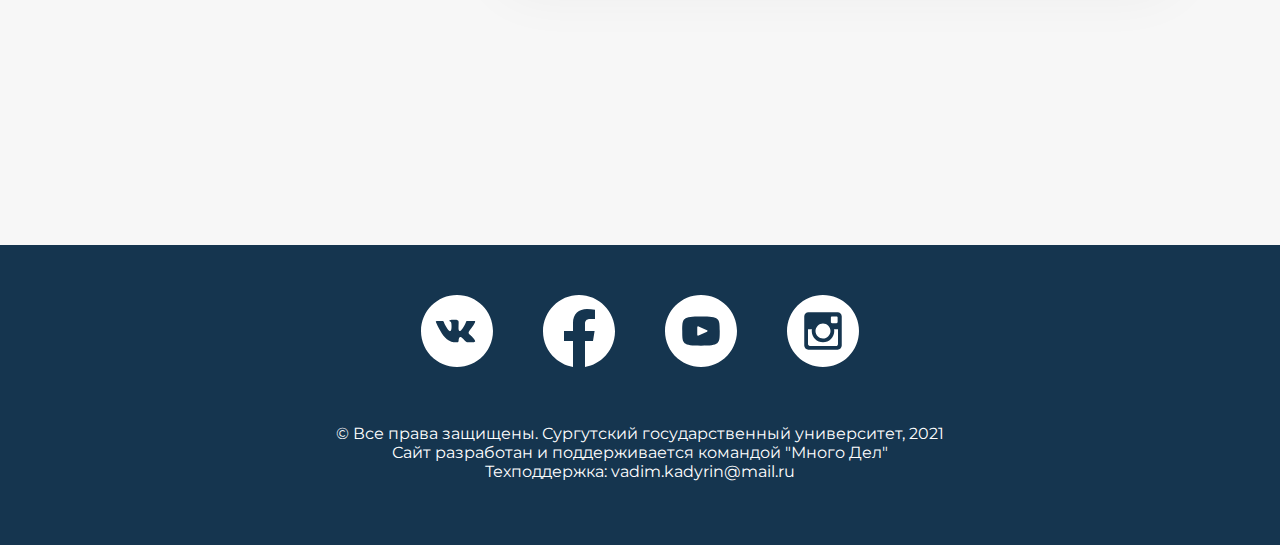
==== commit 2d10d6e1: "Счётчик калькулятора теперь имеет ограничение Для скриптов Калькулятора создан отдельный скрипт" ====
--- a/index.html
+++ b/index.html
@@ -26,7 +26,7 @@
         <div class="wrapper">
             <header class="s__header">
                 <div class="container">
-                    <div id="logoSurgu"> 
+                    <div id="logoSurgu">
                         <img src="images/logoSurgu.svg">
                         <div id="text-header-one">Бюджетное учреждение высшего образования Ханты-Мансийского автономного оркуга - Югры</div>
                         <div id="text-header-two"> Сургутский Государственный университет</div>
@@ -75,19 +75,22 @@
                             и мы подберем подходящие вам напрвления подготовки.</p>
                     </div>
                     <div class="ege__filters">
-                        <div class="ege__filter" id="fmath">Математика</div>
-                        <div class="ege__filter activated" id="fit">Информатика</div>
-                        <div class="ege__filter" id="frus">Русский язык</div>
-                        <div class="ege__filter activated" id="finyaz">Иностранный язык</div>
+                        <div class="ege__filter activated" id="fmath">Математика</div>
+                        <div class="ege__filter" id="fit">Информатика</div>
+                        <div class="ege__filter activated" id="frus">Русский язык</div>
+                        <div class="ege__filter" id="finyaz">Иностранный язык</div>
                         <div class="ege__filter" id="fhistory">История</div>
-                        <div class="ege__filter activated" id="fobshestvo">Обществознание</div>
+                        <div class="ege__filter" id="fobshestvo">Обществознание</div>
                         <div class="ege__filter" id="fphys">Физика</div>
                         <div class="ege__filter" id="fgeo">География</div>
                         <div class="ege__filter" id="fbio">Биология</div>
                         <div class="ege__filter" id="fchem">Химия</div>
                     </div>
                     <div class="ege__input">
-                        <input id="ege__input" type="number" value="0" min="0" max="300">
+                        <input id="ege__input" type="number" value="0" min="0" max="300"
+                               onkeyup="ege__input__js();"
+                               onclick="ege__input__js();"
+                        >
                         <button class="btn ege" id="ege__btn">Смотреть направления</button>
                     </div>
                 </div>
@@ -186,10 +189,10 @@
                     </div>
                 </div>
             </footer>
+        </div>
 
-            
-        </div>
-        <!-- JS -->
-        <script src="js/courses.js" type="text/javascript" ></script>
+            <!-- JS -->
+            <script src="js/courses.js" type="text/javascript" ></script>
+            <script src="js/Ege.js" type="text/javascript" ></script>
     </body>
 </html>
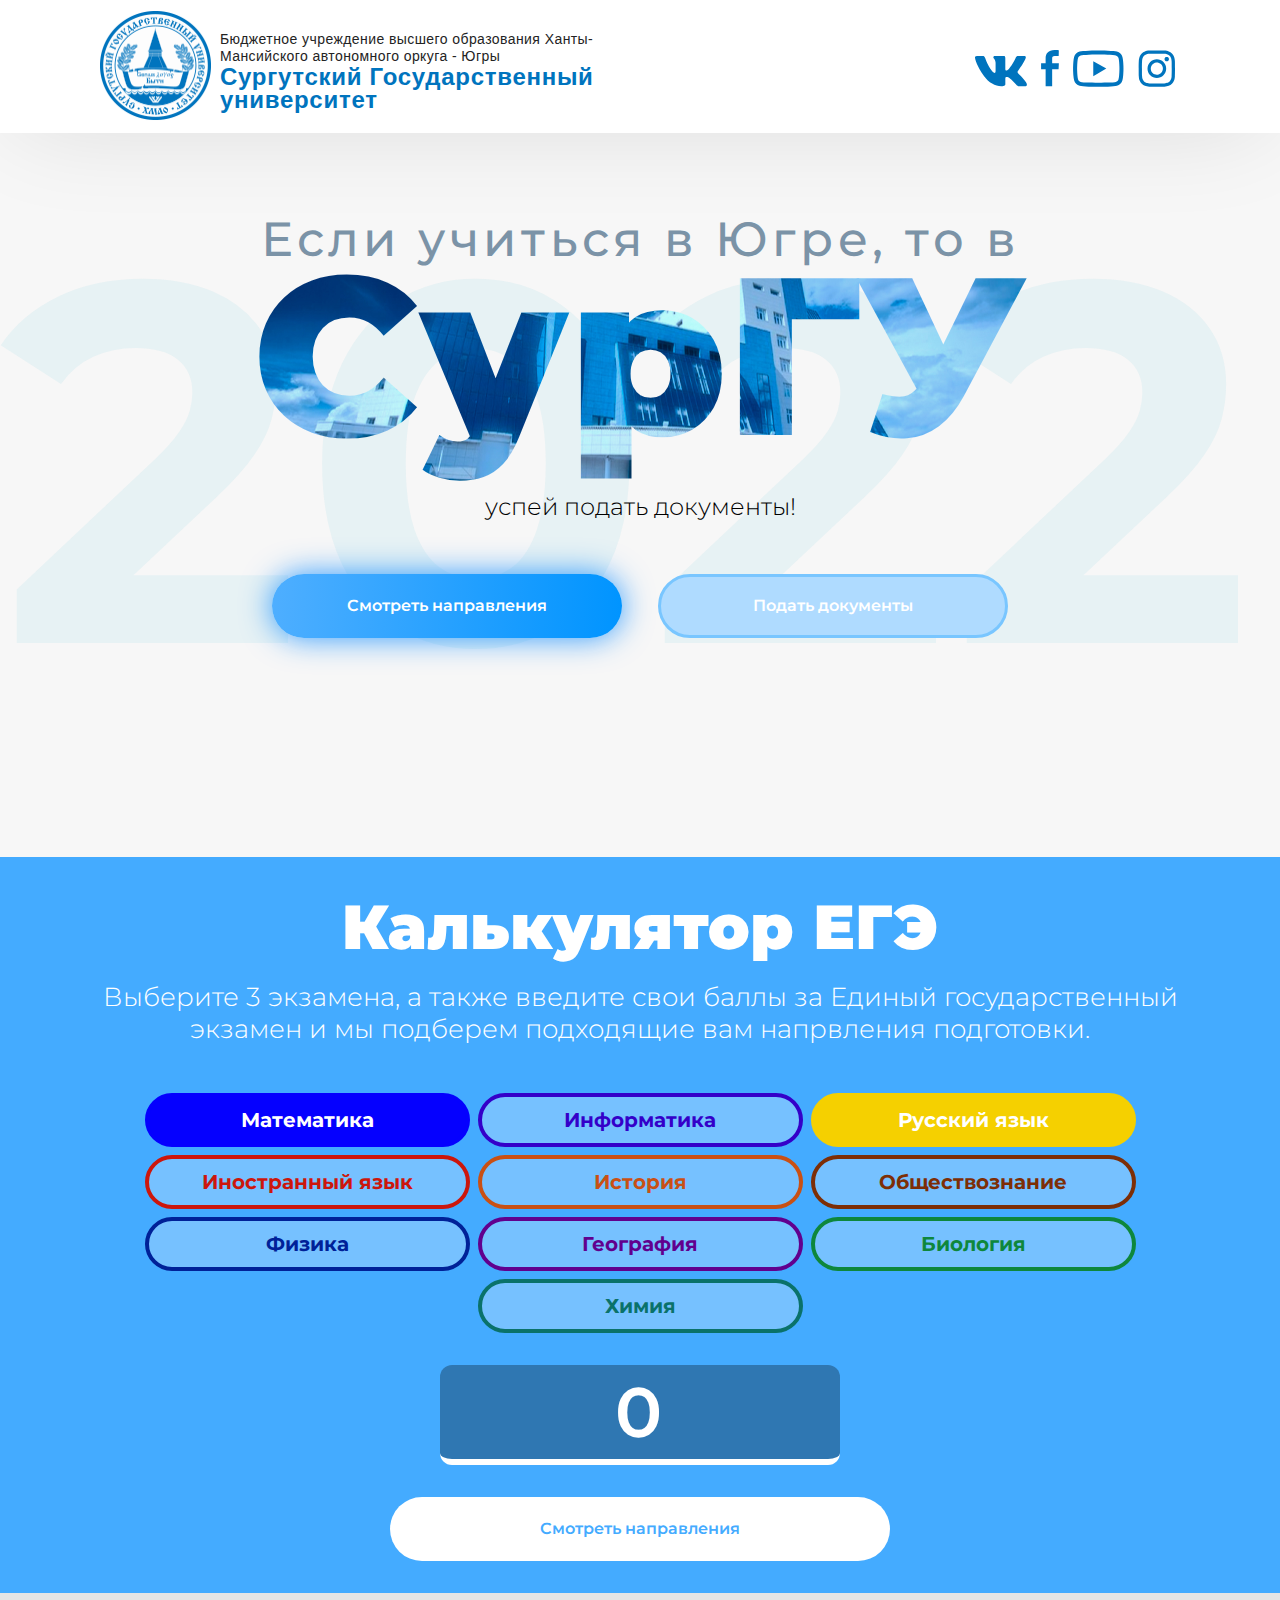
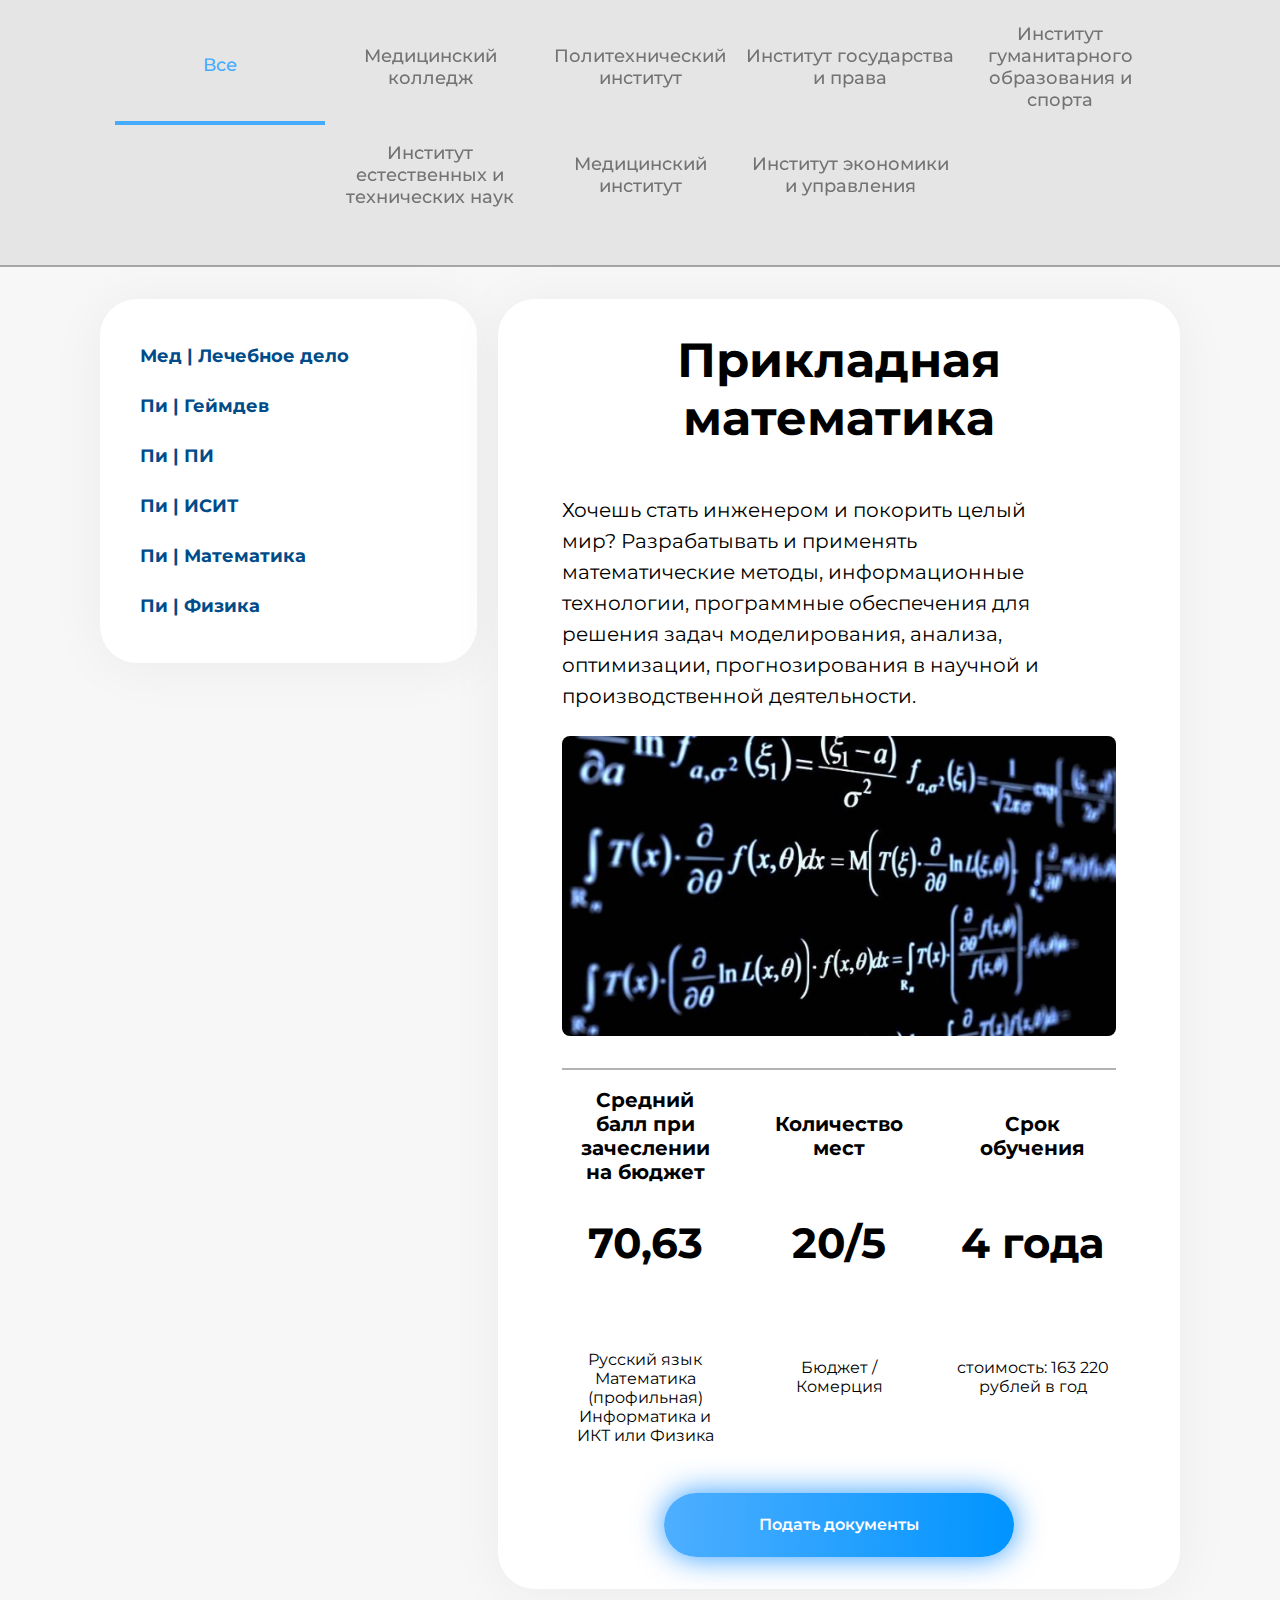
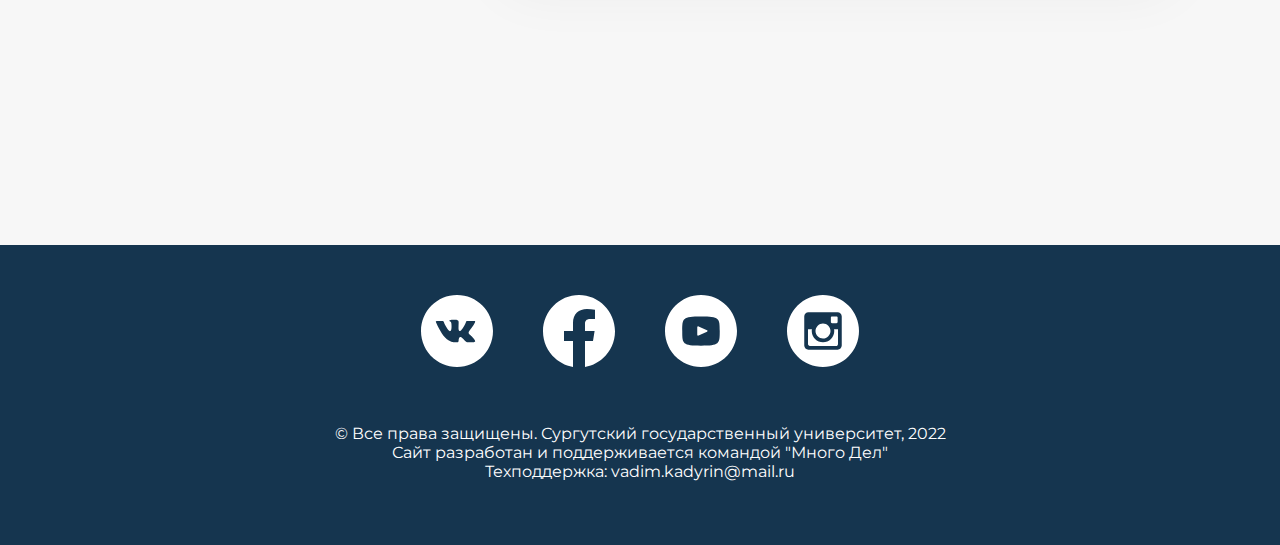
==== commit fba79712: "refactoring" ====
--- a/index.html
+++ b/index.html
@@ -167,7 +167,7 @@
                 </div>
             </section>
             <footer>
-                <div class="basement">
+                <div class="footer">
                     <ul class="mediaBottomBar">
                         <li><a href="https://vk.com/surgu" target="_blank">
                             <img class="mediaIco" src="images/logoBottomVk.svg" >
@@ -183,7 +183,7 @@
                         </a></li>
                     </ul>
                     <div class="text-bottom-one">
-                        <p>© Все права защищены. Сургутский государственный университет, 2021</p>
+                        <p>© Все права защищены. Сургутский государственный университет, 2022</p>
                         <p>Сайт разработан и поддерживается командой "Много Дел"</p>
                         <p>Техподдержка: vadim.kadyrin@mail.ru</p>
                     </div>
@@ -193,6 +193,6 @@
 
             <!-- JS -->
             <script src="js/courses.js" type="text/javascript" ></script>
-            <script src="js/Ege.js" type="text/javascript" ></script>
+            <script src="js/ege.js" type="text/javascript" ></script>
     </body>
 </html>
--- a/css/footer.css
+++ b/css/footer.css
@@ -1,11 +1,10 @@
 
-.basement {
+.footer {
     position: relative;
     width: 100%;
     height: 300px;
     top: 100%;
 
-    /* с днем иксбокса #009900*/
     background: #15354F;
 }
 
@@ -29,8 +28,6 @@
 }
 
 .text-bottom-one{
-    /* padding: 0 256px; */
-
     position: absolute;
     bottom: 64px; 
 
@@ -38,7 +35,7 @@
     right: 0;
     margin-left: auto;
     margin-right: auto;
-    /* width: 600px; */
+
 
     color:white;
     text-align: center;
@@ -70,7 +67,6 @@
     .mediaIco {
         margin: 0 auto;
         width: 16vw;
-        /* width: 40%; */
     }
 
     .mediaBottomBar a:hover{
@@ -83,7 +79,6 @@
     }
 
     .text-bottom-one{
-        /* padding: 0 256px; */
     
         position: relative;
         bottom: auto; 
